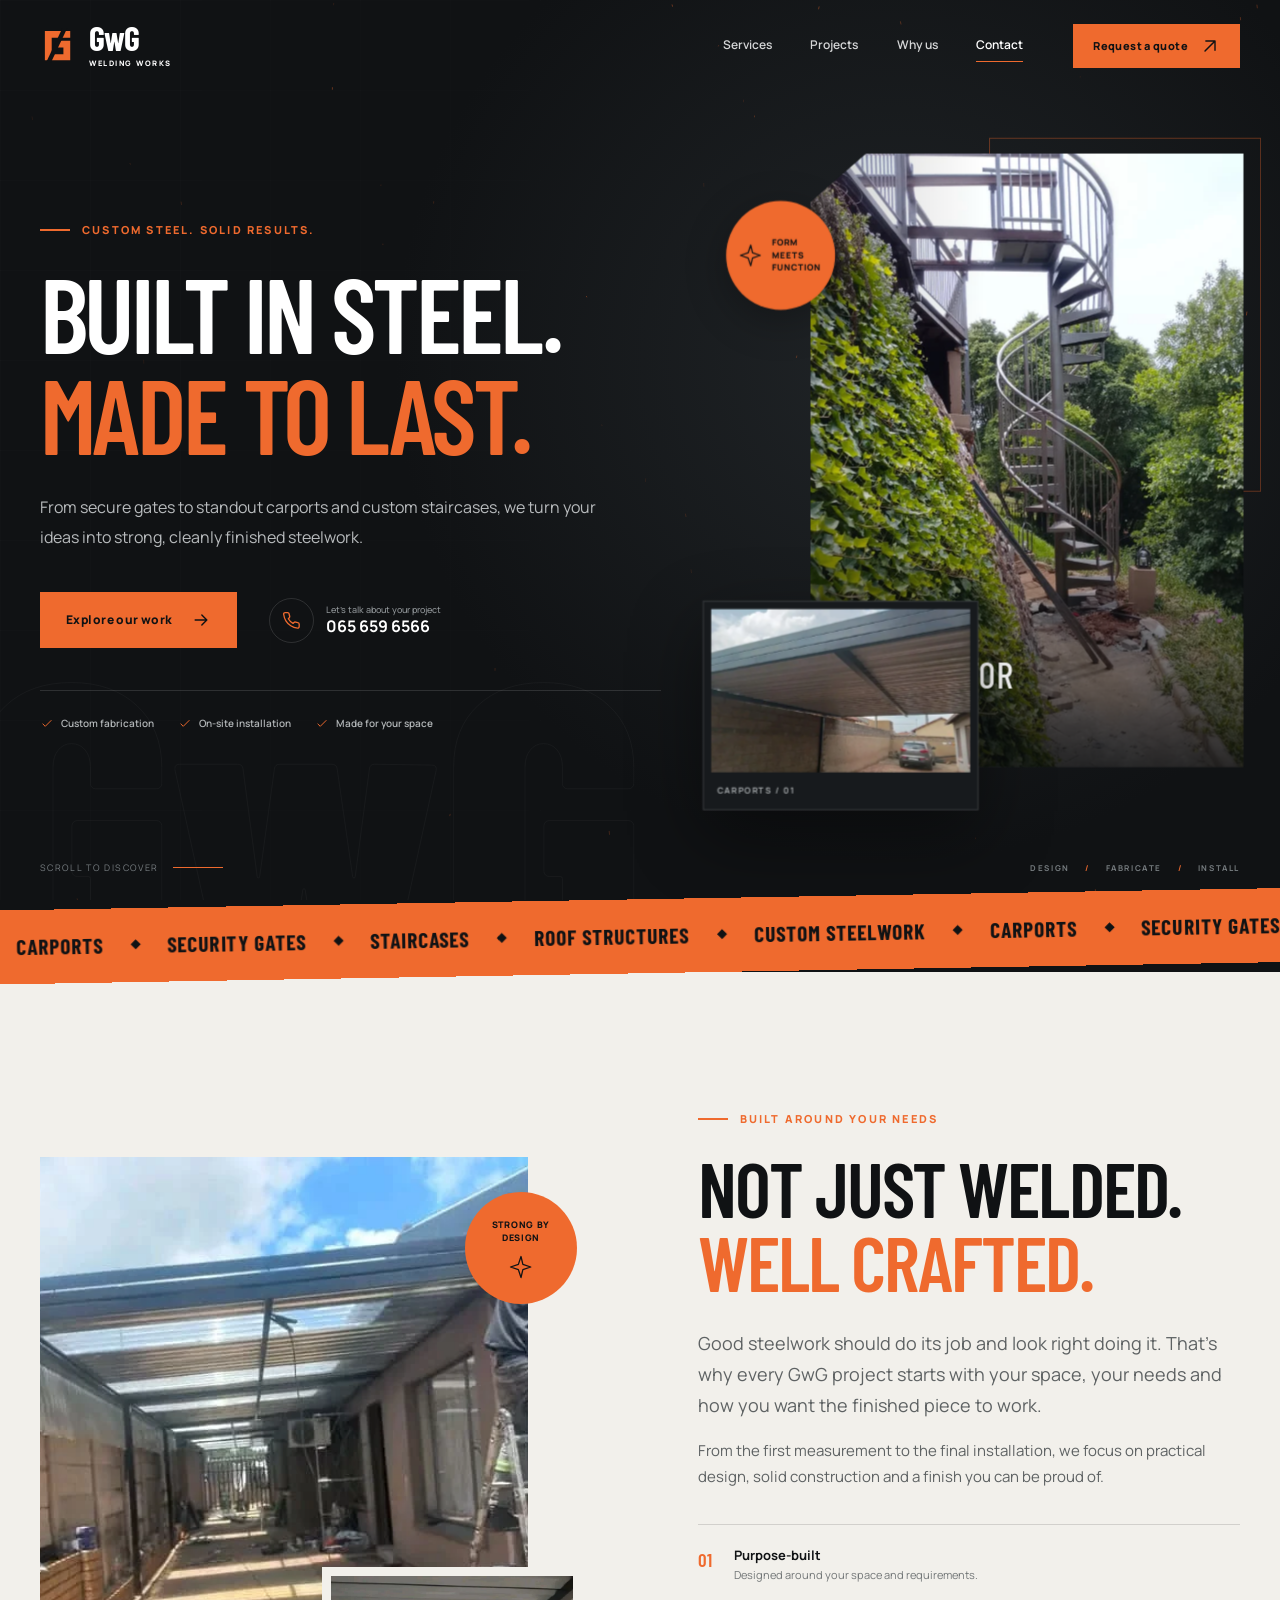
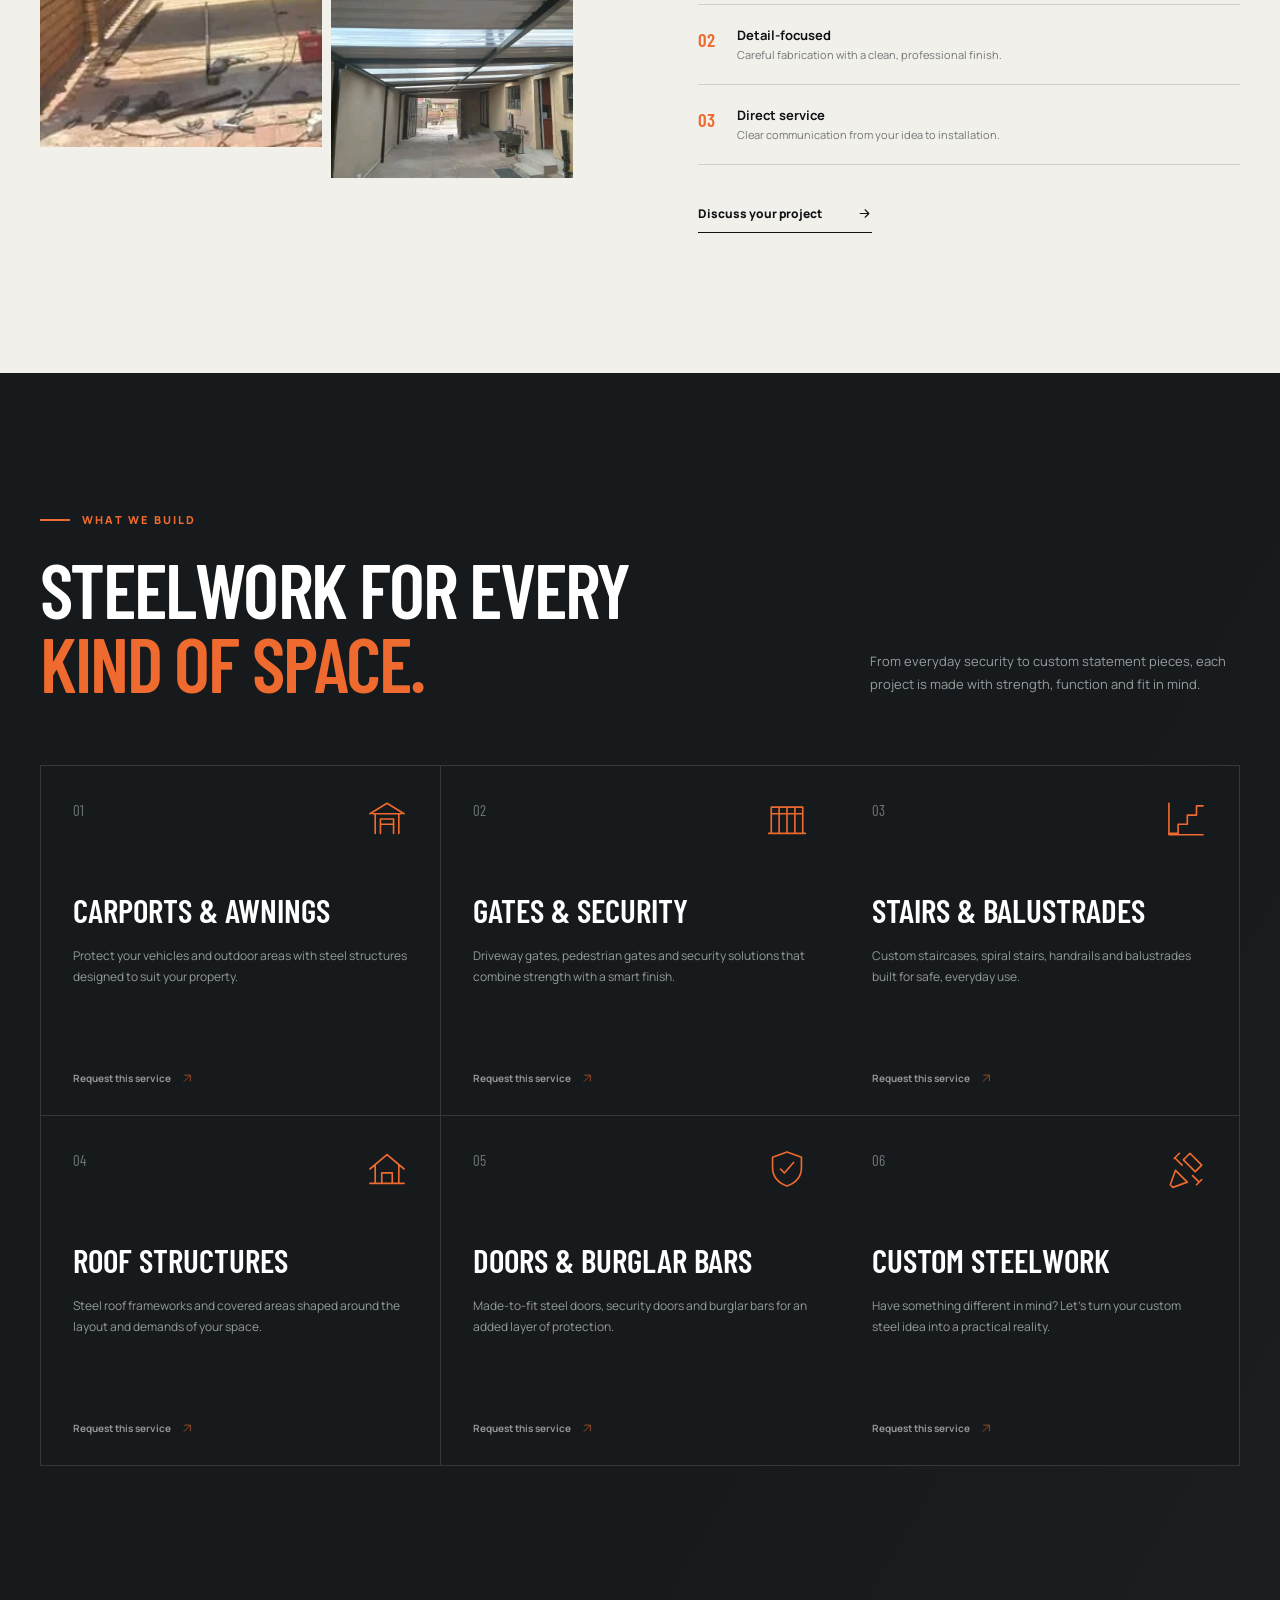
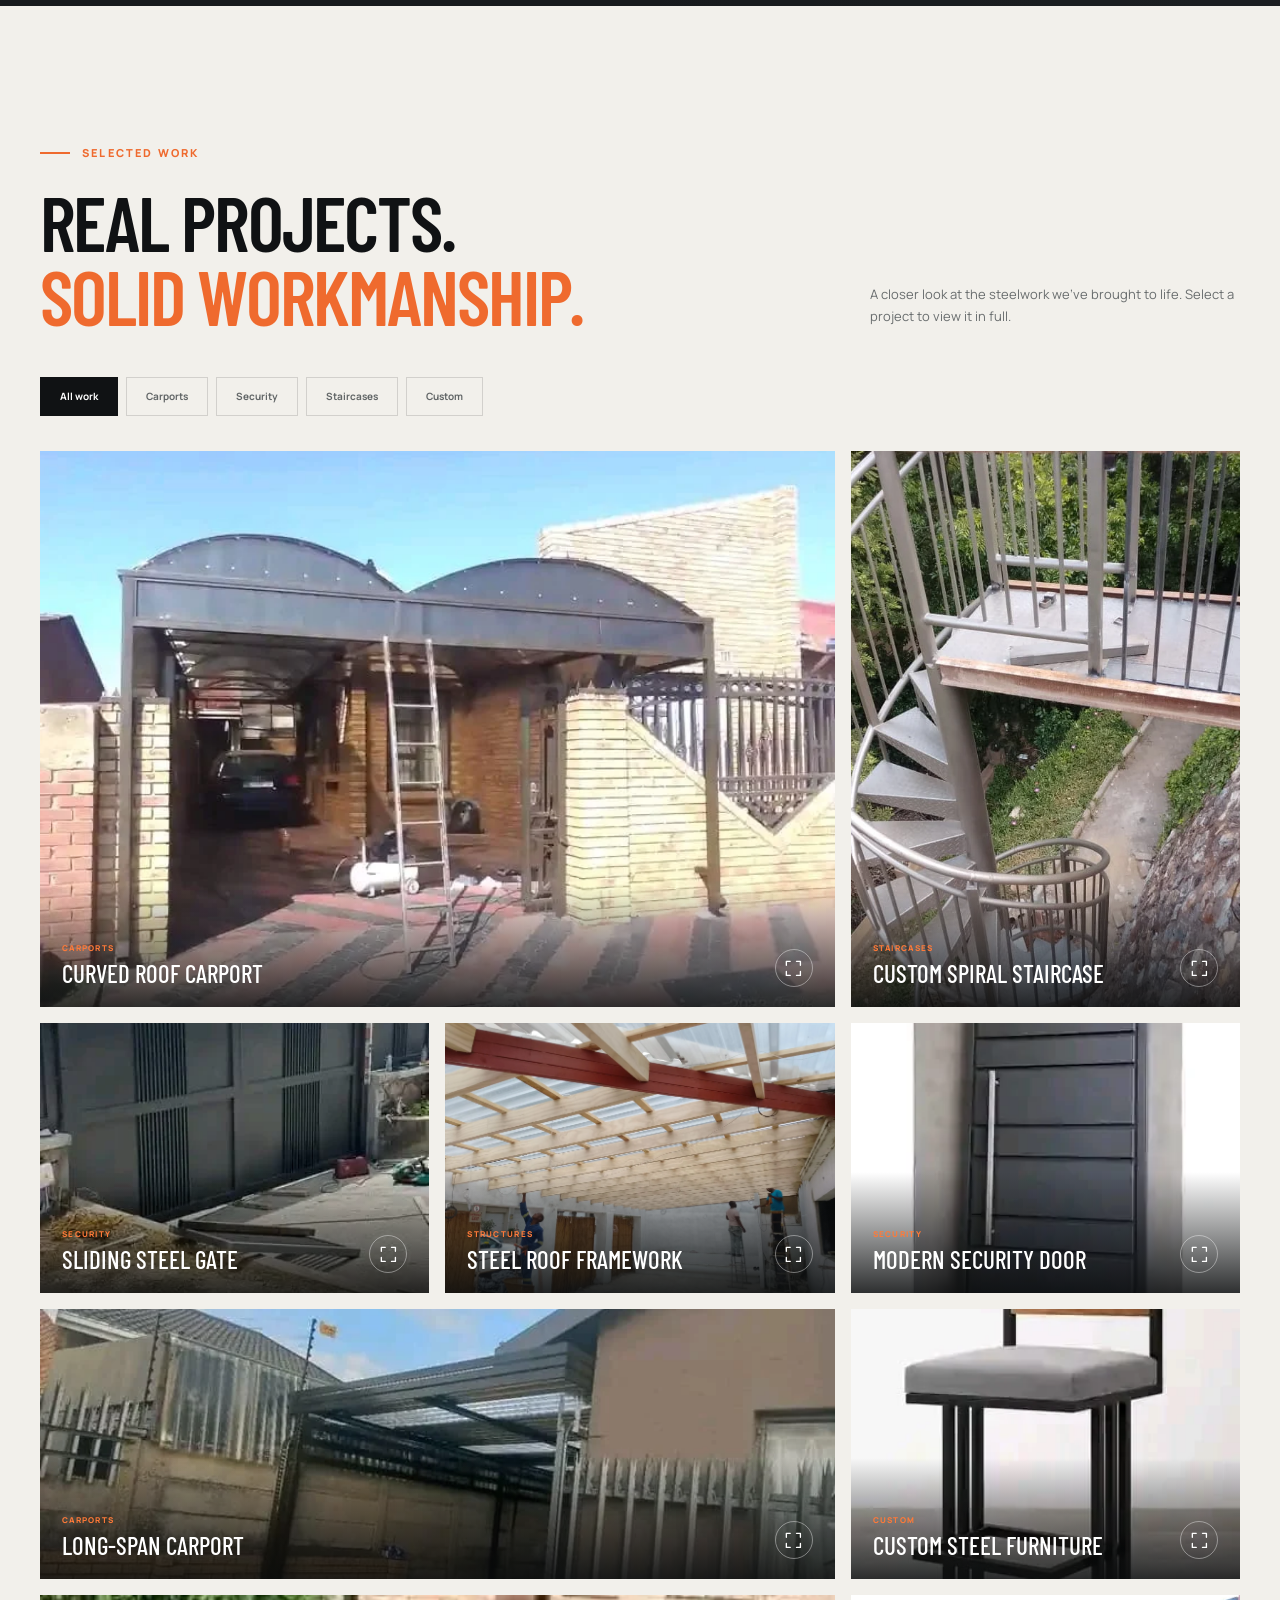
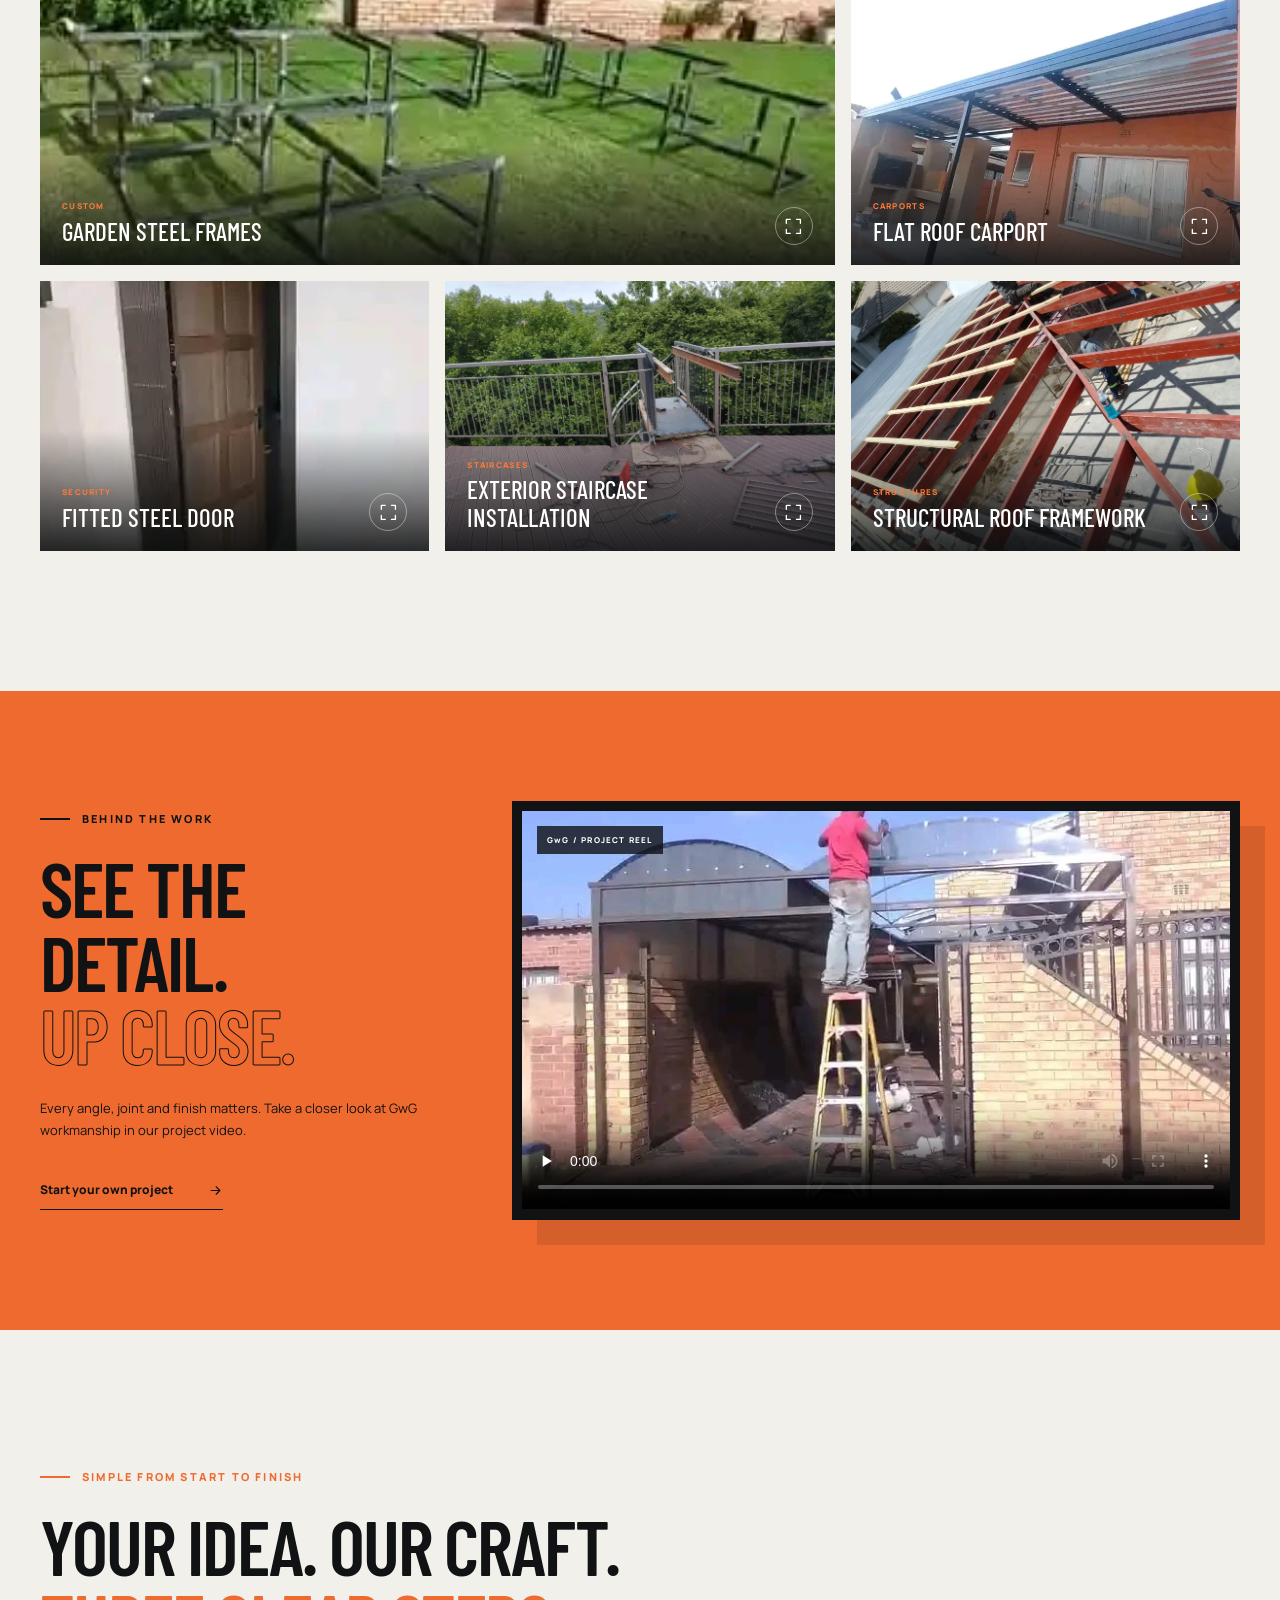
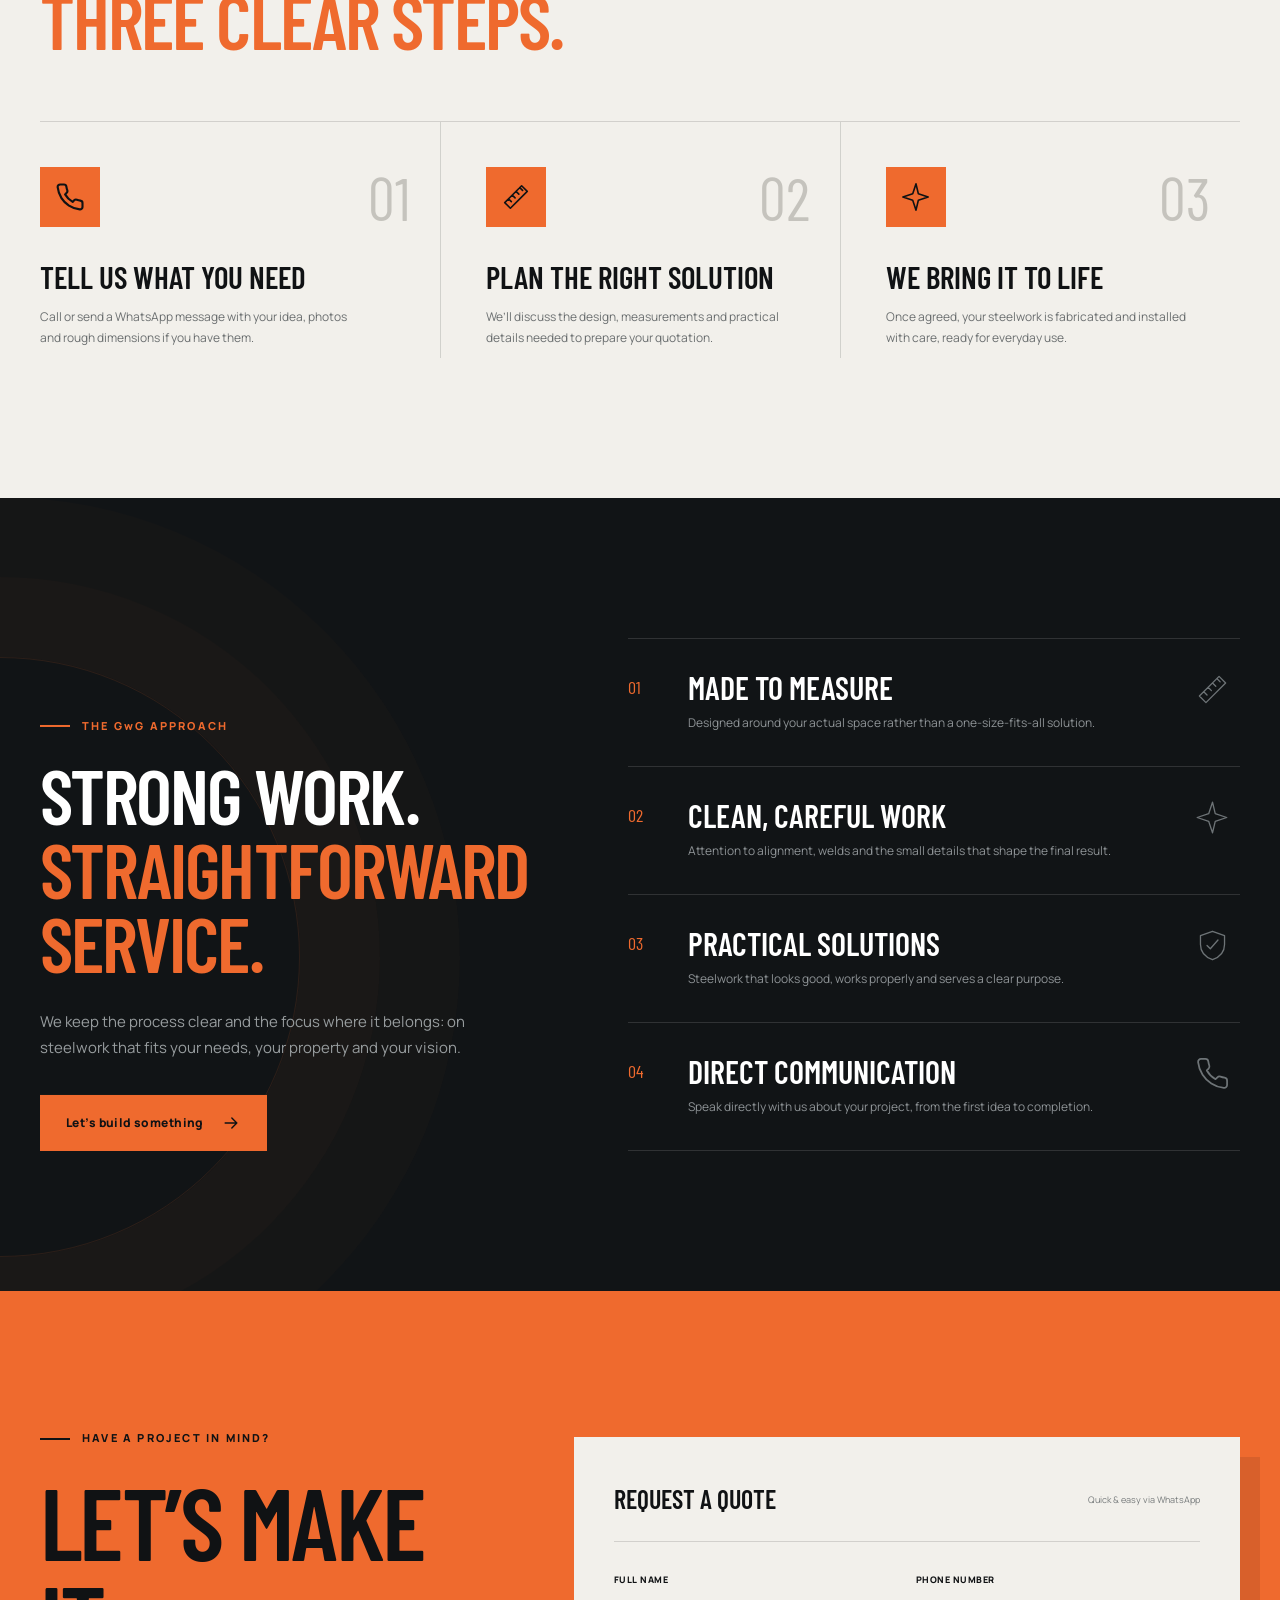
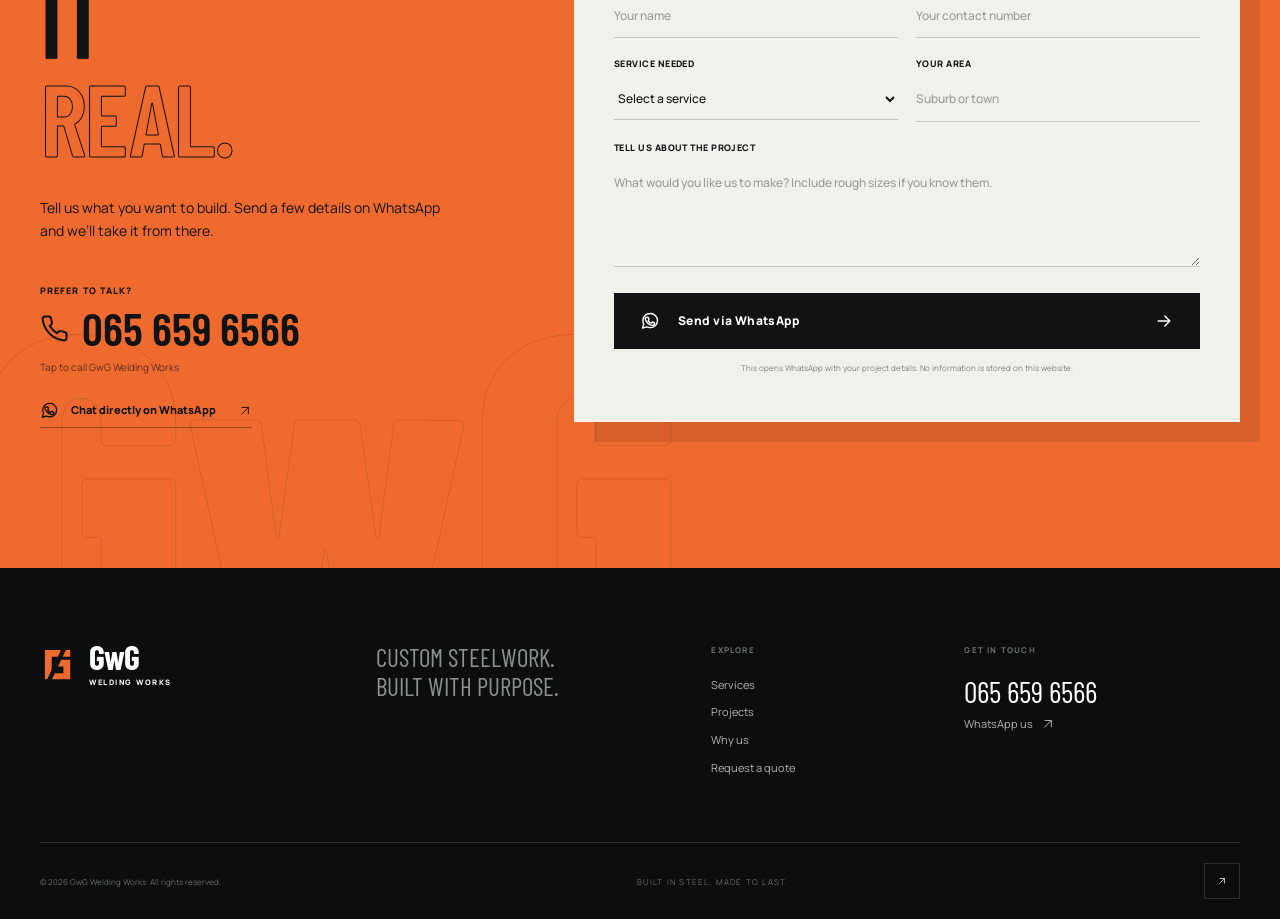
==== index.html @ d98aaec0 "Build GwG Welding Works website" ====
<!doctype html>
<html lang="en">
<head>
  <meta charset="utf-8">
  <meta name="viewport" content="width=device-width, initial-scale=1">
  <title>GwG Welding Works | Custom Steel & Welding</title>
  <meta name="description" content="Custom welding and steel fabrication by GwG Welding Works. Carports, security gates, staircases, roof structures and made-to-order steelwork. Call 065 659 6566.">
  <meta name="theme-color" content="#101214">
  <meta property="og:title" content="GwG Welding Works | Built in steel. Made to last.">
  <meta property="og:description" content="Purpose-built carports, gates, staircases and custom steelwork. View our work and request a quote.">
  <meta property="og:type" content="website">
  <meta property="og:image" content="assets/images/curved-carport.webp">
  <link rel="icon" href="assets/favicon.svg" type="image/svg+xml">
  <link rel="preconnect" href="https://fonts.googleapis.com">
  <link rel="preconnect" href="https://fonts.gstatic.com" crossorigin>
  <link href="https://fonts.googleapis.com/css2?family=Barlow+Condensed:wght@500;600;700;800&family=Manrope:wght@400;500;600;700;800&display=swap" rel="stylesheet">
  <link rel="preload" href="assets/images/hero-staircase.webp" as="image">
  <link rel="stylesheet" href="styles.css">
  <script>document.documentElement.classList.add('js');</script>
  <script src="script.js" defer></script>
  <script type="application/ld+json">
    {
      "@context": "https://schema.org",
      "@type": "LocalBusiness",
      "name": "GwG Welding Works",
      "description": "Custom welding and steel fabrication for carports, gates, staircases and steel structures.",
      "telephone": "+27656596566"
    }
  </script>
</head>
<body>
  <a class="skip-link" href="#main-content">Skip to main content</a>
  <div class="scroll-progress" aria-hidden="true"><span></span></div>

  <svg class="svg-sprite" aria-hidden="true">
    <symbol id="icon-arrow" viewBox="0 0 24 24"><path d="M5 12h14M13 6l6 6-6 6"/></symbol>
    <symbol id="icon-arrow-up" viewBox="0 0 24 24"><path d="M6 18 18 6M7 6h11v11"/></symbol>
    <symbol id="icon-phone" viewBox="0 0 24 24"><path d="M22 16.92v3a2 2 0 0 1-2.18 2 19.79 19.79 0 0 1-8.63-3.07 19.5 19.5 0 0 1-6-6A19.79 19.79 0 0 1 2.12 4.18 2 2 0 0 1 4.11 2h3a2 2 0 0 1 2 1.72c.13.96.36 1.9.69 2.8a2 2 0 0 1-.45 2.11L8.09 9.91a16 16 0 0 0 6 6l1.27-1.27a2 2 0 0 1 2.11-.45c.91.33 1.85.56 2.81.69A2 2 0 0 1 22 16.92z"/></symbol>
    <symbol id="icon-whatsapp" viewBox="0 0 24 24"><path d="M21 11.5a8.4 8.4 0 0 1-9 8.4 8.6 8.6 0 0 1-3.8-.9L3 20.5l1.5-5a8.3 8.3 0 0 1-1-4A8.5 8.5 0 0 1 12 3a8.4 8.4 0 0 1 9 8.5z"/><path d="M8.2 7.7c.2-.4.4-.4.7-.4h.5c.2 0 .4 0 .5.4l.8 2c.1.3 0 .5-.1.7l-.6.7c-.2.2-.2.4 0 .7.7 1.2 1.6 2.1 2.9 2.7.3.1.5.1.7-.1l.8-1c.2-.2.4-.3.7-.2l2 .9c.3.1.4.3.4.5 0 .4-.2 1.3-.7 1.8-.5.5-1.2.8-2 .8-1.3 0-3.8-1-5.7-2.9-1.6-1.6-2.7-3.8-2.7-5.1 0-.6.3-1.2.6-1.5z"/></symbol>
    <symbol id="icon-carport" viewBox="0 0 32 32"><path d="m3 12 13-8 13 8M5 12h22M7 12v15M25 12v15M11 27V16h10v11M11 20h10"/></symbol>
    <symbol id="icon-gate" viewBox="0 0 32 32"><path d="M4 27V7h24v20M4 12h24M10 7v20M16 7v20M22 7v20M2 27h28"/></symbol>
    <symbol id="icon-stairs" viewBox="0 0 32 32"><path d="M3 27h7v-7h7v-7h7V6h5M3 4v24h26"/></symbol>
    <symbol id="icon-roof" viewBox="0 0 32 32"><path d="m3 16 13-11 13 11M7 13v14h18V13M3 27h26M12 27v-8h8v8"/></symbol>
    <symbol id="icon-shield" viewBox="0 0 32 32"><path d="M16 3 27 7v8c0 7-4.5 11.5-11 14C9.5 26.5 5 22 5 15V7l11-4zM11 16l3 3 7-8"/></symbol>
    <symbol id="icon-custom" viewBox="0 0 32 32"><path d="m19 4 9 9-5 5-9-9 5-5zM4 28l4-11 9 9-11 4-2-2zM13 13l-5-5M21 21l5 5M7 8l4-4M24 28l4-4"/></symbol>
    <symbol id="icon-ruler" viewBox="0 0 32 32"><path d="m4 22 18-18 6 6-18 18-6-6zM16 10l3 3M12 14l3 3M8 18l3 3M20 6l3 3"/></symbol>
    <symbol id="icon-spark" viewBox="0 0 32 32"><path d="m16 2 2.5 10.5L29 16l-10.5 3.5L16 30l-3.5-10.5L2 16l10.5-3.5L16 2z"/></symbol>
    <symbol id="icon-expand" viewBox="0 0 24 24"><path d="M8 3H3v5M16 3h5v5M8 21H3v-5M16 21h5v-5"/></symbol>
    <symbol id="icon-close" viewBox="0 0 24 24"><path d="m6 6 12 12M18 6 6 18"/></symbol>
    <symbol id="icon-chevron" viewBox="0 0 24 24"><path d="m9 5 7 7-7 7"/></symbol>
    <symbol id="icon-check" viewBox="0 0 24 24"><path d="m5 12 4 4L19 6"/></symbol>
  </svg>

  <header class="site-header" data-header>
    <div class="container header-inner">
      <a class="brand" href="#home" aria-label="GwG Welding Works home">
        <span class="brand-mark" aria-hidden="true">
          <svg viewBox="0 0 40 40"><path d="M5 5h26v7H12v17h12v-7h-6v-7h13v20H5V5z"/><path class="brand-mark-cut" d="m23 2 5 0-17 36h-5L23 2z"/></svg>
        </span>
        <span class="brand-copy"><strong>GwG</strong><small>WELDING WORKS</small></span>
      </a>

      <nav class="desktop-nav" aria-label="Main navigation">
        <a href="#services">Services</a>
        <a href="#projects">Projects</a>
        <a href="#why-us">Why us</a>
        <a href="#contact">Contact</a>
      </nav>

      <a class="button button-small header-cta" href="#contact">Request a quote <svg><use href="#icon-arrow-up"/></svg></a>
      <button class="menu-toggle" type="button" aria-label="Open menu" aria-controls="mobile-menu" aria-expanded="false">
        <span></span><span></span>
      </button>
    </div>

    <nav class="mobile-menu" id="mobile-menu" aria-label="Mobile navigation">
      <div class="mobile-menu-inner">
        <a href="#services"><span>01</span> Services</a>
        <a href="#projects"><span>02</span> Projects</a>
        <a href="#why-us"><span>03</span> Why us</a>
        <a href="#contact"><span>04</span> Contact</a>
        <a class="button" href="tel:+27656596566"><svg><use href="#icon-phone"/></svg> 065 659 6566</a>
      </div>
    </nav>
  </header>

  <main id="main-content">
    <section class="hero" id="home">
      <canvas id="spark-canvas" aria-hidden="true"></canvas>
      <div class="hero-grid" aria-hidden="true"></div>
      <div class="container hero-layout">
        <div class="hero-content">
          <p class="eyebrow hero-eyebrow"><span></span> CUSTOM STEEL. SOLID RESULTS.</p>
          <h1>Built in steel.<br><span>Made to last.</span></h1>
          <p class="hero-intro">From secure gates to standout carports and custom staircases, we turn your ideas into strong, cleanly finished steelwork.</p>
          <div class="hero-actions">
            <a class="button" href="#projects">Explore our work <svg><use href="#icon-arrow"/></svg></a>
            <a class="text-link" href="tel:+27656596566"><span class="link-icon"><svg><use href="#icon-phone"/></svg></span><span><small>Let’s talk about your project</small>065 659 6566</span></a>
          </div>
          <ul class="hero-features" aria-label="What we offer">
            <li><svg><use href="#icon-check"/></svg> Custom fabrication</li>
            <li><svg><use href="#icon-check"/></svg> On-site installation</li>
            <li><svg><use href="#icon-check"/></svg> Made for your space</li>
          </ul>
        </div>

        <div class="hero-visual" data-tilt>
          <div class="hero-visual-inner">
            <div class="hero-image-wrap">
              <img src="assets/images/hero-staircase.webp" width="780" height="1040" alt="Custom exterior spiral staircase fabricated by GwG Welding Works" fetchpriority="high">
              <div class="hero-image-shade"></div>
              <div class="hero-image-label"><span>GwG / CUSTOM STEEL</span><strong>Crafted for<br>real life.</strong></div>
            </div>
            <div class="hero-secondary">
              <img src="assets/images/carport-wide.webp" width="715" height="536" alt="Neatly installed custom steel carport">
              <span>CARPORTS / 01</span>
            </div>
            <div class="hero-outline" aria-hidden="true"></div>
            <div class="hero-badge" aria-hidden="true"><svg><use href="#icon-spark"/></svg><span>FORM<br>MEETS<br>FUNCTION</span></div>
          </div>
        </div>
      </div>
      <div class="container hero-bottom">
        <a class="scroll-cue" href="#about"><span>Scroll to discover</span><i></i></a>
        <p>DESIGN <b>/</b> FABRICATE <b>/</b> INSTALL</p>
      </div>
    </section>

    <div class="capabilities" aria-label="Our capabilities">
      <div class="capabilities-track">
        <span>CARPORTS</span><i></i><span>SECURITY GATES</span><i></i><span>STAIRCASES</span><i></i><span>ROOF STRUCTURES</span><i></i><span>CUSTOM STEELWORK</span><i></i>
        <span aria-hidden="true">CARPORTS</span><i aria-hidden="true"></i><span aria-hidden="true">SECURITY GATES</span><i aria-hidden="true"></i><span aria-hidden="true">STAIRCASES</span><i aria-hidden="true"></i><span aria-hidden="true">ROOF STRUCTURES</span><i aria-hidden="true"></i><span aria-hidden="true">CUSTOM STEELWORK</span><i aria-hidden="true"></i>
      </div>
    </div>

    <section class="about section" id="about">
      <div class="container about-grid">
        <div class="about-images reveal">
          <figure class="about-main-image image-reveal">
            <img src="assets/images/carport-structure.webp" width="715" height="536" alt="GwG steel carport being installed on site" loading="lazy">
          </figure>
          <figure class="about-detail-image">
            <img src="assets/images/carport-roof.webp" width="715" height="536" alt="Detailed view of a finished steel carport roof" loading="lazy">
          </figure>
          <div class="about-stamp"><span>STRONG BY DESIGN</span><svg><use href="#icon-spark"/></svg></div>
        </div>
        <div class="about-content reveal">
          <p class="eyebrow"><span></span> BUILT AROUND YOUR NEEDS</p>
          <h2>Not just welded.<br><em>Well crafted.</em></h2>
          <p class="section-intro">Good steelwork should do its job and look right doing it. That’s why every GwG project starts with your space, your needs and how you want the finished piece to work.</p>
          <p>From the first measurement to the final installation, we focus on practical design, solid construction and a finish you can be proud of.</p>
          <div class="about-points">
            <div><strong>01</strong><span><b>Purpose-built</b><small>Designed around your space and requirements.</small></span></div>
            <div><strong>02</strong><span><b>Detail-focused</b><small>Careful fabrication with a clean, professional finish.</small></span></div>
            <div><strong>03</strong><span><b>Direct service</b><small>Clear communication from your idea to installation.</small></span></div>
          </div>
          <a class="underlined-link" href="#contact">Discuss your project <svg><use href="#icon-arrow"/></svg></a>
        </div>
      </div>
    </section>

    <section class="services section" id="services">
      <div class="container">
        <div class="section-heading reveal">
          <div><p class="eyebrow"><span></span> WHAT WE BUILD</p><h2>Steelwork for every<br><em>kind of space.</em></h2></div>
          <p>From everyday security to custom statement pieces, each project is made with strength, function and fit in mind.</p>
        </div>
        <div class="services-grid">
          <article class="service-card reveal" data-tilt-card>
            <div class="service-top"><span>01</span><svg class="service-icon"><use href="#icon-carport"/></svg></div>
            <h3>Carports & Awnings</h3><p>Protect your vehicles and outdoor areas with steel structures designed to suit your property.</p>
            <a href="#contact" data-service="Carport or awning">Request this service <svg><use href="#icon-arrow-up"/></svg></a>
          </article>
          <article class="service-card reveal" data-tilt-card>
            <div class="service-top"><span>02</span><svg class="service-icon"><use href="#icon-gate"/></svg></div>
            <h3>Gates & Security</h3><p>Driveway gates, pedestrian gates and security solutions that combine strength with a smart finish.</p>
            <a href="#contact" data-service="Gate or security solution">Request this service <svg><use href="#icon-arrow-up"/></svg></a>
          </article>
          <article class="service-card reveal" data-tilt-card>
            <div class="service-top"><span>03</span><svg class="service-icon"><use href="#icon-stairs"/></svg></div>
            <h3>Stairs & Balustrades</h3><p>Custom staircases, spiral stairs, handrails and balustrades built for safe, everyday use.</p>
            <a href="#contact" data-service="Staircase or balustrade">Request this service <svg><use href="#icon-arrow-up"/></svg></a>
          </article>
          <article class="service-card reveal" data-tilt-card>
            <div class="service-top"><span>04</span><svg class="service-icon"><use href="#icon-roof"/></svg></div>
            <h3>Roof Structures</h3><p>Steel roof frameworks and covered areas shaped around the layout and demands of your space.</p>
            <a href="#contact" data-service="Roof structure">Request this service <svg><use href="#icon-arrow-up"/></svg></a>
          </article>
          <article class="service-card reveal" data-tilt-card>
            <div class="service-top"><span>05</span><svg class="service-icon"><use href="#icon-shield"/></svg></div>
            <h3>Doors & Burglar Bars</h3><p>Made-to-fit steel doors, security doors and burglar bars for an added layer of protection.</p>
            <a href="#contact" data-service="Steel door or burglar bars">Request this service <svg><use href="#icon-arrow-up"/></svg></a>
          </article>
          <article class="service-card reveal" data-tilt-card>
            <div class="service-top"><span>06</span><svg class="service-icon"><use href="#icon-custom"/></svg></div>
            <h3>Custom Steelwork</h3><p>Have something different in mind? Let’s turn your custom steel idea into a practical reality.</p>
            <a href="#contact" data-service="Custom steelwork">Request this service <svg><use href="#icon-arrow-up"/></svg></a>
          </article>
        </div>
      </div>
    </section>

    <section class="projects section" id="projects">
      <div class="container">
        <div class="section-heading projects-heading reveal">
          <div><p class="eyebrow"><span></span> SELECTED WORK</p><h2>Real projects.<br><em>Solid workmanship.</em></h2></div>
          <p>A closer look at the steelwork we’ve brought to life. Select a project to view it in full.</p>
        </div>
        <div class="project-filters reveal" role="group" aria-label="Filter projects">
          <button type="button" class="active" data-filter="all" aria-pressed="true">All work</button>
          <button type="button" data-filter="carports" aria-pressed="false">Carports</button>
          <button type="button" data-filter="security" aria-pressed="false">Security</button>
          <button type="button" data-filter="stairs" aria-pressed="false">Staircases</button>
          <button type="button" data-filter="custom" aria-pressed="false">Custom</button>
        </div>
        <div class="project-grid">
          <button class="project-card project-large reveal" type="button" data-category="carports" data-title="Curved roof carport" data-image="assets/images/curved-carport.webp">
            <img src="assets/images/curved-carport.webp" width="720" height="540" alt="Large curved roof carport installed at a home" loading="lazy">
            <span class="project-overlay"><span><small>CARPORTS</small><strong>Curved roof carport</strong></span><i><svg><use href="#icon-expand"/></svg></i></span>
          </button>
          <button class="project-card project-tall reveal" type="button" data-category="stairs" data-title="Custom spiral staircase" data-image="assets/images/spiral-staircase.webp">
            <img src="assets/images/spiral-staircase.webp" width="1040" height="780" alt="Custom metal spiral staircase and landing" loading="lazy">
            <span class="project-overlay"><span><small>STAIRCASES</small><strong>Custom spiral staircase</strong></span><i><svg><use href="#icon-expand"/></svg></i></span>
          </button>
          <button class="project-card reveal" type="button" data-category="security" data-title="Sliding steel gate" data-image="assets/images/steel-gate.webp">
            <img src="assets/images/steel-gate.webp" width="335" height="334" alt="Dark sliding steel driveway gate" loading="lazy">
            <span class="project-overlay"><span><small>SECURITY</small><strong>Sliding steel gate</strong></span><i><svg><use href="#icon-expand"/></svg></i></span>
          </button>
          <button class="project-card reveal" type="button" data-category="custom" data-title="Steel roof framework" data-image="assets/images/steel-roof.webp">
            <img src="assets/images/steel-roof.webp" width="1600" height="1200" alt="Steel roof framework under construction" loading="lazy">
            <span class="project-overlay"><span><small>STRUCTURES</small><strong>Steel roof framework</strong></span><i><svg><use href="#icon-expand"/></svg></i></span>
          </button>
          <button class="project-card project-wide reveal" type="button" data-category="carports" data-title="Long-span carport" data-image="assets/images/carport-driveway.webp">
            <img src="assets/images/carport-driveway.webp" width="715" height="536" alt="Long steel carport alongside a residential driveway" loading="lazy">
            <span class="project-overlay"><span><small>CARPORTS</small><strong>Long-span carport</strong></span><i><svg><use href="#icon-expand"/></svg></i></span>
          </button>
          <button class="project-card reveal" type="button" data-category="security" data-title="Modern steel security door" data-image="assets/images/security-door.webp">
            <img src="assets/images/security-door.webp" width="335" height="395" alt="Modern dark steel security door with long handle" loading="lazy">
            <span class="project-overlay"><span><small>SECURITY</small><strong>Modern security door</strong></span><i><svg><use href="#icon-expand"/></svg></i></span>
          </button>
          <button class="project-card reveal" type="button" data-category="custom" data-title="Custom steel furniture" data-image="assets/images/custom-chair.webp">
            <img src="assets/images/custom-chair.webp" width="335" height="419" alt="Custom chair with black steel frame and timber detail" loading="lazy">
            <span class="project-overlay"><span><small>CUSTOM</small><strong>Custom steel furniture</strong></span><i><svg><use href="#icon-expand"/></svg></i></span>
          </button>
          <button class="project-card project-wide reveal" type="button" data-category="custom" data-title="Garden steel frames" data-image="assets/images/garden-frames.webp">
            <img src="assets/images/garden-frames.webp" width="335" height="251" alt="Multiple custom steel frames laid out in a garden" loading="lazy">
            <span class="project-overlay"><span><small>CUSTOM</small><strong>Garden steel frames</strong></span><i><svg><use href="#icon-expand"/></svg></i></span>
          </button>
          <button class="project-card reveal" type="button" data-category="carports" data-title="Flat roof carport" data-image="assets/images/flat-roof-carport.webp">
            <img src="assets/images/flat-roof-carport.webp" width="715" height="536" alt="Flat roof carport installed beside a home" loading="lazy">
            <span class="project-overlay"><span><small>CARPORTS</small><strong>Flat roof carport</strong></span><i><svg><use href="#icon-expand"/></svg></i></span>
          </button>
          <button class="project-card reveal" type="button" data-category="security" data-title="Fitted steel door" data-image="assets/images/door-installation.webp">
            <img src="assets/images/door-installation.webp" width="335" height="447" alt="Steel door fitted in an exterior wall" loading="lazy">
            <span class="project-overlay"><span><small>SECURITY</small><strong>Fitted steel door</strong></span><i><svg><use href="#icon-expand"/></svg></i></span>
          </button>
          <button class="project-card reveal" type="button" data-category="stairs" data-title="Exterior staircase installation" data-image="assets/images/staircase-installation.webp">
            <img src="assets/images/staircase-installation.webp" width="1600" height="1200" alt="Exterior staircase and balustrade being installed" loading="lazy">
            <span class="project-overlay"><span><small>STAIRCASES</small><strong>Exterior staircase installation</strong></span><i><svg><use href="#icon-expand"/></svg></i></span>
          </button>
          <button class="project-card reveal" type="button" data-category="custom" data-title="Structural roof framework" data-image="assets/images/roof-framework.webp">
            <img src="assets/images/roof-framework.webp" width="1600" height="1200" alt="Structural steel roof framework on site" loading="lazy">
            <span class="project-overlay"><span><small>STRUCTURES</small><strong>Structural roof framework</strong></span><i><svg><use href="#icon-expand"/></svg></i></span>
          </button>
        </div>
        <p class="filter-empty" hidden>No projects in this category yet.</p>
      </div>
    </section>

    <section class="project-reel">
      <div class="container reel-grid">
        <div class="reel-content reveal">
          <p class="eyebrow"><span></span> BEHIND THE WORK</p>
          <h2>See the detail.<br><em>Up close.</em></h2>
          <p>Every angle, joint and finish matters. Take a closer look at GwG workmanship in our project video.</p>
          <a class="underlined-link" href="#contact">Start your own project <svg><use href="#icon-arrow"/></svg></a>
        </div>
        <div class="video-wrap reveal">
          <video controls preload="none" playsinline poster="assets/images/curved-roof-installation.webp" aria-label="GwG Welding Works project video">
            <source src="assets/video/gwg-projects.mp4" type="video/mp4">
            Your browser does not support embedded video. <a href="assets/video/gwg-projects.mp4">Watch the project video</a>.
          </video>
          <span class="video-label">GwG / PROJECT REEL</span>
        </div>
      </div>
    </section>

    <section class="process section">
      <div class="container">
        <div class="section-heading reveal">
          <div><p class="eyebrow"><span></span> SIMPLE FROM START TO FINISH</p><h2>Your idea. Our craft.<br><em>Three clear steps.</em></h2></div>
        </div>
        <div class="process-grid">
          <article class="process-step reveal"><span class="step-number">01</span><div class="step-icon"><svg><use href="#icon-phone"/></svg></div><h3>Tell us what you need</h3><p>Call or send a WhatsApp message with your idea, photos and rough dimensions if you have them.</p></article>
          <article class="process-step reveal"><span class="step-number">02</span><div class="step-icon"><svg><use href="#icon-ruler"/></svg></div><h3>Plan the right solution</h3><p>We’ll discuss the design, measurements and practical details needed to prepare your quotation.</p></article>
          <article class="process-step reveal"><span class="step-number">03</span><div class="step-icon"><svg><use href="#icon-spark"/></svg></div><h3>We bring it to life</h3><p>Once agreed, your steelwork is fabricated and installed with care, ready for everyday use.</p></article>
        </div>
      </div>
    </section>

    <section class="why-us section" id="why-us">
      <div class="container why-grid">
        <div class="why-content reveal">
          <p class="eyebrow"><span></span> THE GwG APPROACH</p>
          <h2>Strong work.<br><em>Straightforward service.</em></h2>
          <p>We keep the process clear and the focus where it belongs: on steelwork that fits your needs, your property and your vision.</p>
          <a class="button" href="#contact">Let’s build something <svg><use href="#icon-arrow"/></svg></a>
        </div>
        <div class="values-list">
          <article class="value reveal"><span>01</span><div><h3>Made to measure</h3><p>Designed around your actual space rather than a one-size-fits-all solution.</p></div><svg><use href="#icon-ruler"/></svg></article>
          <article class="value reveal"><span>02</span><div><h3>Clean, careful work</h3><p>Attention to alignment, welds and the small details that shape the final result.</p></div><svg><use href="#icon-spark"/></svg></article>
          <article class="value reveal"><span>03</span><div><h3>Practical solutions</h3><p>Steelwork that looks good, works properly and serves a clear purpose.</p></div><svg><use href="#icon-shield"/></svg></article>
          <article class="value reveal"><span>04</span><div><h3>Direct communication</h3><p>Speak directly with us about your project, from the first idea to completion.</p></div><svg><use href="#icon-phone"/></svg></article>
        </div>
      </div>
    </section>

    <section class="contact section" id="contact">
      <div class="contact-watermark" aria-hidden="true">GwG</div>
      <div class="container contact-grid">
        <div class="contact-content reveal">
          <p class="eyebrow"><span></span> HAVE A PROJECT IN MIND?</p>
          <h2>Let’s make it<br><em>real.</em></h2>
          <p>Tell us what you want to build. Send a few details on WhatsApp and we’ll take it from there.</p>
          <div class="contact-direct">
            <span>Prefer to talk?</span>
            <a href="tel:+27656596566"><svg><use href="#icon-phone"/></svg> 065 659 6566</a>
            <small>Tap to call GwG Welding Works</small>
          </div>
          <a class="whatsapp-direct" href="https://wa.me/27656596566?text=Hi%20GwG%20Welding%20Works%2C%20I%27d%20like%20to%20discuss%20a%20welding%20project." target="_blank" rel="noopener"><svg><use href="#icon-whatsapp"/></svg> Chat directly on WhatsApp <svg><use href="#icon-arrow-up"/></svg></a>
        </div>
        <form class="quote-form reveal" id="quote-form">
          <div class="form-heading"><span>REQUEST A QUOTE</span><small>Quick & easy via WhatsApp</small></div>
          <div class="form-row">
            <label>Full name<input type="text" name="name" autocomplete="name" placeholder="Your name" required maxlength="80"></label>
            <label>Phone number<input type="tel" name="phone" autocomplete="tel" placeholder="Your contact number" maxlength="30"></label>
          </div>
          <div class="form-row">
            <label>Service needed
              <select name="service" required>
                <option value="" disabled selected>Select a service</option>
                <option>Carport or awning</option>
                <option>Gate or security solution</option>
                <option>Staircase or balustrade</option>
                <option>Roof structure</option>
                <option>Steel door or burglar bars</option>
                <option>Custom steelwork</option>
              </select>
            </label>
            <label>Your area<input type="text" name="area" autocomplete="address-level2" placeholder="Suburb or town" maxlength="100"></label>
          </div>
          <label>Tell us about the project<textarea name="message" rows="4" placeholder="What would you like us to make? Include rough sizes if you know them." required maxlength="1000"></textarea></label>
          <button class="button button-dark" type="submit"><svg><use href="#icon-whatsapp"/></svg> Send via WhatsApp <svg><use href="#icon-arrow"/></svg></button>
          <p class="form-note">This opens WhatsApp with your project details. No information is stored on this website.</p>
          <p class="form-status" id="form-status" role="status" aria-live="polite"></p>
        </form>
      </div>
    </section>
  </main>

  <footer class="site-footer">
    <div class="container footer-top">
      <a class="brand" href="#home" aria-label="GwG Welding Works home">
        <span class="brand-mark" aria-hidden="true"><svg viewBox="0 0 40 40"><path d="M5 5h26v7H12v17h12v-7h-6v-7h13v20H5V5z"/><path class="brand-mark-cut" d="m23 2 5 0-17 36h-5L23 2z"/></svg></span>
        <span class="brand-copy"><strong>GwG</strong><small>WELDING WORKS</small></span>
      </a>
      <p>Custom steelwork.<br>Built with purpose.</p>
      <div class="footer-nav"><span>EXPLORE</span><a href="#services">Services</a><a href="#projects">Projects</a><a href="#why-us">Why us</a><a href="#contact">Request a quote</a></div>
      <div class="footer-contact"><span>GET IN TOUCH</span><a href="tel:+27656596566">065 659 6566</a><a href="https://wa.me/27656596566" target="_blank" rel="noopener">WhatsApp us <svg><use href="#icon-arrow-up"/></svg></a></div>
    </div>
    <div class="container footer-bottom"><p>© <span id="current-year"></span> GwG Welding Works. All rights reserved.</p><p>BUILT IN STEEL. MADE TO LAST.</p><a href="#home" class="back-to-top" aria-label="Back to top"><svg><use href="#icon-arrow-up"/></svg></a></div>
  </footer>

  <div class="mobile-actions" aria-label="Quick contact">
    <a href="tel:+27656596566"><svg><use href="#icon-phone"/></svg> Call now</a>
    <a href="https://wa.me/27656596566?text=Hi%20GwG%20Welding%20Works%2C%20I%27d%20like%20a%20quote." target="_blank" rel="noopener"><svg><use href="#icon-whatsapp"/></svg> WhatsApp</a>
  </div>

  <dialog class="lightbox" id="project-lightbox" aria-label="Project image viewer">
    <button class="lightbox-close" type="button" aria-label="Close image viewer"><svg><use href="#icon-close"/></svg></button>
    <button class="lightbox-nav lightbox-prev" type="button" aria-label="Previous project"><svg><use href="#icon-chevron"/></svg></button>
    <figure><img src="" alt=""><figcaption><span></span><strong></strong></figcaption></figure>
    <button class="lightbox-nav lightbox-next" type="button" aria-label="Next project"><svg><use href="#icon-chevron"/></svg></button>
  </dialog>
</body>
</html>
---- styles.css ----
@charset "UTF-8";

:root {
  --ink: #101214;
  --ink-soft: #171a1d;
  --ink-lift: #202427;
  --paper: #f2f0eb;
  --paper-deep: #e6e3dc;
  --white: #fff;
  --orange: #ef6a2e;
  --orange-bright: #ff7a38;
  --muted: #9b9fa2;
  --line: rgba(255, 255, 255, .13);
  --dark-line: rgba(16, 18, 20, .14);
  --display: "Barlow Condensed", "Arial Narrow", sans-serif;
  --body: "Manrope", Arial, sans-serif;
  --ease: cubic-bezier(.2, .7, .2, 1);
  --container: 1280px;
}

*, *::before, *::after { box-sizing: border-box; }
html { scroll-behavior: smooth; scroll-padding-top: 90px; }
body { margin: 0; background: var(--ink); color: var(--white); font-family: var(--body); font-size: 15px; line-height: 1.7; -webkit-font-smoothing: antialiased; overflow-x: hidden; }
body.menu-open { overflow: hidden; }
img, video { display: block; max-width: 100%; }
img { object-fit: cover; }
a { color: inherit; text-decoration: none; }
button, input, select, textarea { font: inherit; }
button { color: inherit; }
button, a { -webkit-tap-highlight-color: transparent; }
button { cursor: pointer; }
p, h1, h2, h3, figure { margin: 0; }
ul { list-style: none; margin: 0; padding: 0; }
[hidden] { display: none !important; }
::selection { background: var(--orange); color: var(--ink); }
:focus-visible { outline: 2px solid var(--orange-bright); outline-offset: 5px; }
.svg-sprite { position: absolute; width: 0; height: 0; overflow: hidden; }
svg { width: 1.25em; height: 1.25em; fill: none; stroke: currentColor; stroke-width: 1.7; stroke-linecap: round; stroke-linejoin: round; }
.container { width: min(var(--container), calc(100% - 80px)); margin-inline: auto; }
.section { padding: 140px 0; position: relative; }
.skip-link { position: fixed; top: 12px; left: 12px; z-index: 9999; background: var(--orange); color: var(--ink); padding: 10px 18px; font-weight: 800; transform: translateY(-150%); }
.skip-link:focus { transform: translateY(0); }
.scroll-progress { position: fixed; inset: 0 0 auto; height: 3px; z-index: 1000; pointer-events: none; }
.scroll-progress span { display: block; width: 100%; height: 100%; background: var(--orange); transform: scaleX(0); transform-origin: left; }
.eyebrow { display: flex; align-items: center; gap: 12px; font-size: 11px; font-weight: 800; letter-spacing: .2em; line-height: 1.3; color: var(--orange); }
.eyebrow > span { width: 30px; height: 2px; background: currentColor; }
h1, h2, h3 { font-family: var(--display); font-weight: 600; line-height: .96; }
h2 { font-size: clamp(56px, 6vw, 84px); letter-spacing: -.025em; text-transform: uppercase; }
h2 em { color: var(--orange); font-style: normal; }
.section-intro { font-size: 18px; line-height: 1.7; }
.button { min-height: 56px; display: inline-flex; align-items: center; justify-content: center; gap: 18px; border: 1px solid var(--orange); background: var(--orange); color: var(--ink); padding: 0 25px; font-size: 12px; font-weight: 800; letter-spacing: .035em; line-height: 1; transition: background .3s, color .3s, border-color .3s, transform .3s var(--ease); }
.button svg { width: 20px; height: 20px; transition: transform .3s var(--ease); }
.button:hover { background: var(--orange-bright); border-color: var(--orange-bright); transform: translateY(-2px); }
.button:hover svg { transform: translateX(4px); }
.button-small { min-height: 44px; padding-inline: 19px; gap: 12px; font-size: 11px; }
.button-dark { background: var(--ink); border-color: var(--ink); color: var(--white); }
.button-dark:hover { background: #272b2e; border-color: #272b2e; color: var(--white); }
.underlined-link { display: inline-flex; align-items: center; gap: 35px; border-bottom: 1px solid currentColor; padding-bottom: 8px; font-size: 12px; font-weight: 800; }
.underlined-link svg { transition: transform .3s; }
.underlined-link:hover svg { transform: translateX(5px); }
.js .reveal { opacity: 0; transform: translateY(35px); transition: opacity .8s var(--ease), transform .8s var(--ease); }
.js .reveal.is-visible { opacity: 1; transform: translateY(0); }

.site-header { position: fixed; inset: 0 0 auto; z-index: 100; height: 92px; border-bottom: 1px solid transparent; transition: background .35s, height .35s, border-color .35s, backdrop-filter .35s; }
.site-header.scrolled { height: 76px; background: rgba(16, 18, 20, .9); border-color: var(--line); backdrop-filter: blur(16px); }
.header-inner { height: 100%; display: flex; align-items: center; justify-content: space-between; gap: 30px; }
.brand { display: inline-flex; align-items: center; gap: 10px; flex-shrink: 0; }
.brand-mark { display: grid; place-items: center; width: 39px; height: 43px; color: var(--orange); }
.brand-mark svg { width: 100%; height: 100%; fill: currentColor; stroke: none; }
.brand-mark .brand-mark-cut { fill: var(--ink); }
.brand-copy { display: flex; flex-direction: column; }
.brand-copy strong { font-family: var(--display); font-size: 34px; font-weight: 700; line-height: .85; letter-spacing: -.03em; }
.brand-copy small { margin-top: 7px; font-size: 7.5px; line-height: 1; font-weight: 800; letter-spacing: .2em; }
.desktop-nav { display: flex; align-items: center; gap: clamp(24px, 3vw, 48px); margin-left: auto; }
.desktop-nav a { position: relative; padding: 10px 0; color: #d6d7d8; font-size: 12px; font-weight: 600; }
.desktop-nav a::after { content: ""; position: absolute; left: 0; right: 100%; bottom: 4px; height: 1px; background: var(--orange); transition: right .3s; }
.desktop-nav a:hover::after, .desktop-nav a.active::after { right: 0; }
.desktop-nav a.active { color: var(--white); }
.header-cta { margin-left: 20px; }
.menu-toggle { display: none; width: 46px; height: 46px; padding: 0; border: 1px solid var(--line); background: none; align-items: center; justify-content: center; flex-direction: column; gap: 7px; }
.menu-toggle span { width: 21px; height: 1px; background: var(--white); transition: transform .3s, width .3s; }
.menu-toggle[aria-expanded="true"] span:first-child { transform: translateY(4px) rotate(45deg); }
.menu-toggle[aria-expanded="true"] span:last-child { transform: translateY(-4px) rotate(-45deg); }
.mobile-menu { position: fixed; inset: 76px 0 0; background: var(--ink); visibility: hidden; opacity: 0; transform: translateY(-15px); transition: opacity .3s, transform .3s, visibility .3s; }
.mobile-menu.open { visibility: visible; opacity: 1; transform: translateY(0); }
.mobile-menu-inner { width: min(100% - 48px, 600px); margin: 40px auto; display: flex; flex-direction: column; }
.mobile-menu-inner > a:not(.button) { display: flex; align-items: center; gap: 20px; border-bottom: 1px solid var(--line); padding: 17px 0; font-family: var(--display); font-size: 40px; line-height: 1.1; text-transform: uppercase; }
.mobile-menu-inner > a span { color: var(--orange); font-family: var(--body); font-size: 10px; }
.mobile-menu-inner .button { margin-top: 30px; }

.hero { position: relative; min-height: max(800px, 100svh); padding: 135px 0 100px; display: flex; align-items: center; isolation: isolate; overflow: hidden; background: radial-gradient(circle at 70% 40%, #202427 0, var(--ink) 48%); }
#spark-canvas { position: absolute; inset: 0; width: 100%; height: 100%; pointer-events: none; z-index: -1; opacity: .75; }
.hero-grid { position: absolute; inset: 0; z-index: -2; opacity: .25; background-image: linear-gradient(rgba(255,255,255,.045) 1px, transparent 1px), linear-gradient(90deg, rgba(255,255,255,.045) 1px, transparent 1px); background-size: 90px 90px; mask-image: linear-gradient(to right, #000, transparent 70%); }
.hero::before { content: "GwG"; position: absolute; left: -30px; bottom: -130px; z-index: -1; color: transparent; -webkit-text-stroke: 1px rgba(255,255,255,.035); font-family: var(--display); font-size: 430px; font-weight: 800; line-height: 1; pointer-events: none; }
.hero-layout { display: grid; grid-template-columns: 1.05fr .85fr; align-items: center; gap: clamp(40px, 6vw, 100px); }
.hero-content { position: relative; z-index: 2; padding-top: 20px; }
.hero-eyebrow { opacity: 0; animation: hero-in .8s .1s var(--ease) forwards; }
.hero h1 { margin: 25px 0 30px; font-size: clamp(76px, 8.2vw, 124px); font-weight: 600; letter-spacing: -.035em; text-transform: uppercase; opacity: 0; animation: hero-in 1s .22s var(--ease) forwards; }
.hero h1 span { color: var(--orange); }
.hero-intro { max-width: 560px; color: #b8bbbd; font-size: 16px; line-height: 1.85; opacity: 0; animation: hero-in .8s .34s var(--ease) forwards; }
.hero-actions { display: flex; align-items: center; gap: 32px; margin-top: 40px; opacity: 0; animation: hero-in .8s .45s var(--ease) forwards; }
.text-link { display: flex; align-items: center; gap: 12px; }
.link-icon { display: grid; place-items: center; width: 45px; height: 45px; border: 1px solid var(--line); border-radius: 50%; color: var(--orange); transition: border-color .3s, background .3s; }
.text-link:hover .link-icon { border-color: var(--orange); background: rgba(239,106,46,.08); }
.text-link > span:last-child { display: flex; flex-direction: column; font-size: 16px; font-weight: 700; line-height: 1.35; }
.text-link small { color: #8f9497; font-size: 9px; font-weight: 500; }
.hero-features { display: flex; flex-wrap: wrap; gap: 14px 24px; margin-top: 42px; padding-top: 24px; border-top: 1px solid var(--line); color: #b1b5b7; font-size: 10px; font-weight: 600; opacity: 0; animation: hero-in .8s .56s var(--ease) forwards; }
.hero-features li { display: flex; align-items: center; gap: 7px; }
.hero-features svg { width: 14px; height: 14px; color: var(--orange); }
.hero-visual { position: relative; height: 620px; perspective: 1400px; opacity: 0; animation: visual-in 1.2s .3s var(--ease) forwards; }
.hero-visual-inner { position: relative; width: 100%; height: 100%; transform-style: preserve-3d; transform: rotateX(var(--hero-rx, 0deg)) rotateY(var(--hero-ry, 0deg)); transition: transform .2s ease-out; }
.hero-image-wrap { position: absolute; inset: 0 0 15px 15%; overflow: hidden; background: #2c3032; clip-path: polygon(13% 0, 100% 0, 100% 100%, 0 100%, 0 8%); transform: translateZ(20px); }
.hero-image-wrap > img { width: 100%; height: 100%; object-position: 47% center; transition: transform 1.2s var(--ease); }
.hero-visual:hover .hero-image-wrap > img { transform: scale(1.025); }
.hero-image-shade { position: absolute; inset: 0; background: linear-gradient(to top, rgba(10,12,13,.85), transparent 48%), linear-gradient(to right, rgba(10,12,13,.2), transparent 40%); }
.hero-image-label { position: absolute; left: 32px; bottom: 32px; }
.hero-image-label span { display: block; margin-bottom: 10px; color: var(--orange); font-size: 8px; font-weight: 800; letter-spacing: .2em; }
.hero-image-label strong { font-family: var(--display); font-size: 36px; font-weight: 500; line-height: .95; text-transform: uppercase; }
.hero-secondary { position: absolute; width: 52%; left: -4%; bottom: -15px; z-index: 2; padding: 7px; background: var(--ink-soft); border: 1px solid rgba(255,255,255,.15); box-shadow: 0 25px 70px rgba(0,0,0,.45); transform: translateZ(70px); }
.hero-secondary img { width: 100%; height: 155px; }
.hero-secondary span { display: block; padding: 10px 5px 4px; color: #a9adaf; font-size: 8px; font-weight: 700; letter-spacing: .16em; }
.hero-outline { position: absolute; width: 55%; height: 58%; right: -25px; top: -25px; z-index: -1; border: 1px solid rgba(239,106,46,.4); transform: translateZ(-20px); }
.hero-badge { position: absolute; top: 60px; left: 1%; z-index: 3; width: 102px; height: 102px; display: flex; align-items: center; justify-content: center; gap: 8px; border-radius: 50%; background: var(--orange); color: var(--ink); box-shadow: 0 10px 40px rgba(0,0,0,.3); transform: translateZ(90px); }
.hero-badge svg { width: 22px; height: 22px; }
.hero-badge span { font-size: 8px; font-weight: 800; line-height: 1.45; letter-spacing: .08em; }
.hero-bottom { position: absolute; left: 50%; bottom: 25px; transform: translateX(-50%); display: flex; align-items: flex-end; justify-content: space-between; }
.scroll-cue { display: flex; align-items: center; gap: 15px; color: #777d80; font-size: 9px; text-transform: uppercase; letter-spacing: .15em; }
.scroll-cue i { display: block; position: relative; width: 50px; height: 1px; overflow: hidden; background: rgba(255,255,255,.15); }
.scroll-cue i::after { content: ""; position: absolute; inset: 0; background: var(--orange); animation: scroll-line 2s infinite; }
.hero-bottom > p { color: #777d80; font-size: 8px; font-weight: 700; letter-spacing: .2em; }
.hero-bottom b { margin: 0 12px; color: var(--orange); }
@keyframes hero-in { from { opacity: 0; transform: translateY(28px); } to { opacity: 1; transform: translateY(0); } }
@keyframes visual-in { from { opacity: 0; transform: translateX(40px); } to { opacity: 1; transform: translateX(0); } }
@keyframes scroll-line { 0% { transform: translateX(-100%); } 60%, 100% { transform: translateX(100%); } }

.capabilities { overflow: hidden; background: var(--orange); color: var(--ink); padding: 18px 0; transform: rotate(-1deg) scale(1.02); position: relative; z-index: 3; }
.capabilities-track { display: flex; align-items: center; width: max-content; animation: marquee 30s linear infinite; }
.capabilities-track span { padding: 0 28px; font-family: var(--display); font-size: 21px; font-weight: 700; letter-spacing: .04em; }
.capabilities-track i { width: 7px; height: 7px; background: var(--ink); transform: rotate(45deg); }
@keyframes marquee { to { transform: translateX(-50%); } }

.about { background: var(--paper); color: var(--ink); overflow: hidden; }
.about-grid { display: grid; grid-template-columns: 1fr 1fr; gap: clamp(60px, 9vw, 135px); align-items: center; }
.about-images { position: relative; min-height: 630px; }
.about-main-image { position: absolute; inset: 0 10% 40px 0; overflow: hidden; }
.about-main-image img { width: 100%; height: 100%; }
.about-detail-image { position: absolute; right: 0; bottom: 0; width: 48%; height: 220px; border: 9px solid var(--paper); }
.about-detail-image img { width: 100%; height: 100%; }
.about-stamp { position: absolute; top: 35px; right: 1%; width: 112px; height: 112px; display: flex; flex-direction: column; align-items: center; justify-content: center; gap: 10px; border-radius: 50%; background: var(--orange); text-align: center; }
.about-stamp span { max-width: 75px; font-size: 9px; font-weight: 800; line-height: 1.5; letter-spacing: .08em; }
.about-stamp svg { width: 24px; height: 24px; }
.about-content h2 { margin: 25px 0 30px; }
.about-content > p:not(.eyebrow) { color: #5e6263; margin-bottom: 18px; }
.about-points { margin: 35px 0; border-top: 1px solid var(--dark-line); }
.about-points > div { display: flex; gap: 22px; padding: 19px 0; border-bottom: 1px solid var(--dark-line); }
.about-points strong { color: var(--orange); font-family: var(--display); font-size: 19px; font-weight: 600; }
.about-points span { display: flex; flex-direction: column; }
.about-points b { font-size: 13px; }
.about-points small { color: #727677; font-size: 11px; }

.services { background: var(--ink-soft); }
.services::before { content: ""; position: absolute; inset: 0; pointer-events: none; background: linear-gradient(120deg, transparent 65%, rgba(255,255,255,.018)); }
.section-heading { display: flex; align-items: flex-end; justify-content: space-between; gap: 60px; margin-bottom: 65px; }
.section-heading h2 { margin-top: 25px; }
.section-heading > p { max-width: 370px; margin-bottom: 5px; color: #989da0; font-size: 13px; }
.services-grid { display: grid; grid-template-columns: repeat(3, 1fr); border-top: 1px solid var(--line); border-left: 1px solid var(--line); }
.service-card { position: relative; min-height: 350px; padding: 32px; border-right: 1px solid var(--line); border-bottom: 1px solid var(--line); background: var(--ink-soft); transform-style: preserve-3d; transition: background .35s, border-color .35s, transform .2s ease-out, opacity .8s var(--ease); }
.service-card::before { content: ""; position: absolute; inset: 0 auto 0 0; width: 3px; background: var(--orange); transform: scaleY(0); transform-origin: bottom; transition: transform .35s var(--ease); }
.service-card:hover { background: var(--ink-lift); border-color: rgba(239,106,46,.35); z-index: 2; }
.service-card:hover::before { transform: scaleY(1); }
.js .service-card.reveal.is-visible { transform: perspective(900px) rotateX(var(--card-rx, 0deg)) rotateY(var(--card-ry, 0deg)); }
.service-top { display: flex; justify-content: space-between; align-items: flex-start; margin-bottom: 55px; }
.service-top > span { color: #6f7477; font-family: var(--display); font-size: 15px; }
.service-icon { width: 42px; height: 42px; color: var(--orange); stroke-width: 1.25; }
.service-card h3 { margin-bottom: 18px; font-size: 33px; text-transform: uppercase; }
.service-card p { color: #959a9c; font-size: 12px; line-height: 1.8; }
.service-card > a { position: absolute; left: 32px; bottom: 28px; display: flex; align-items: center; gap: 10px; color: #d5d7d8; font-size: 10px; font-weight: 700; opacity: .65; transition: color .3s, opacity .3s; }
.service-card > a svg { color: var(--orange); }
.service-card:hover > a { color: var(--orange); opacity: 1; }

.projects { background: var(--paper); color: var(--ink); }
.projects .section-heading > p { color: #696d6e; }
.project-filters { display: flex; flex-wrap: wrap; gap: 8px; margin: -20px 0 35px; }
.project-filters button { border: 1px solid var(--dark-line); background: transparent; padding: 10px 19px; color: #626667; font-size: 10px; font-weight: 700; transition: color .25s, background .25s, border-color .25s; }
.project-filters button:hover, .project-filters button.active { background: var(--ink); border-color: var(--ink); color: var(--white); }
.project-grid { display: grid; grid-template-columns: repeat(12, 1fr); grid-auto-rows: 270px; grid-auto-flow: dense; gap: 16px; }
.project-card { position: relative; grid-column: span 4; padding: 0; border: 0; background: #d9d7d1; overflow: hidden; text-align: left; }
.project-card.project-large { grid-column: span 8; grid-row: span 2; }
.project-card.project-tall { grid-column: span 4; grid-row: span 2; }
.project-card.project-wide { grid-column: span 8; }
.project-card > img { width: 100%; height: 100%; transition: transform .8s var(--ease), filter .5s; }
.project-card:hover > img { transform: scale(1.045); filter: brightness(.75); }
.project-overlay { position: absolute; inset: auto 0 0; display: flex; align-items: flex-end; justify-content: space-between; gap: 20px; padding: 55px 22px 20px; background: linear-gradient(transparent, rgba(10,12,13,.85)); color: var(--white); }
.project-overlay > span { display: flex; flex-direction: column; }
.project-overlay small { margin-bottom: 5px; color: var(--orange-bright); font-size: 8px; font-weight: 800; letter-spacing: .16em; }
.project-overlay strong { font-family: var(--display); font-size: 25px; font-weight: 500; line-height: 1.1; text-transform: uppercase; }
.project-overlay i { display: grid; place-items: center; flex-shrink: 0; width: 38px; height: 38px; border: 1px solid rgba(255,255,255,.4); border-radius: 50%; transition: background .3s, color .3s, transform .3s; }
.project-card:hover .project-overlay i { background: var(--orange); border-color: var(--orange); color: var(--ink); transform: rotate(90deg); }
.project-card.filter-enter { animation: filter-in .45s var(--ease); }
@keyframes filter-in { from { opacity: 0; transform: scale(.97); } to { opacity: 1; transform: scale(1); } }
.filter-empty { padding: 50px; border: 1px solid var(--dark-line); text-align: center; }

.project-reel { padding: 110px 0; background: var(--orange); color: var(--ink); }
.reel-grid { display: grid; grid-template-columns: .7fr 1.3fr; align-items: center; gap: 80px; }
.reel-content .eyebrow { color: var(--ink); }
.reel-content h2 { margin: 25px 0; }
.reel-content h2 em { color: var(--ink); -webkit-text-stroke: 1px var(--ink); -webkit-text-fill-color: transparent; }
.reel-content > p:not(.eyebrow) { max-width: 390px; margin-bottom: 35px; font-size: 13px; }
.video-wrap { position: relative; padding: 10px; background: var(--ink); box-shadow: 25px 25px 0 rgba(16,18,20,.12); }
.video-wrap video { width: 100%; max-height: 520px; aspect-ratio: 16 / 9; background: var(--ink); object-fit: cover; }
.video-label { position: absolute; left: 25px; top: 25px; padding: 7px 10px; background: rgba(16,18,20,.8); color: var(--white); font-size: 8px; font-weight: 800; letter-spacing: .15em; pointer-events: none; }

.process { background: var(--paper); color: var(--ink); }
.process-grid { display: grid; grid-template-columns: repeat(3, 1fr); border-top: 1px solid var(--dark-line); }
.process-step { position: relative; padding: 45px 45px 10px 0; }
.process-step + .process-step { padding-left: 45px; border-left: 1px solid var(--dark-line); }
.step-number { position: absolute; top: 45px; right: 30px; color: #c5c3bd; font-family: var(--display); font-size: 60px; line-height: 1; }
.step-icon { display: grid; place-items: center; width: 60px; height: 60px; margin-bottom: 35px; background: var(--orange); }
.step-icon svg { width: 30px; height: 30px; }
.process-step h3 { margin-bottom: 15px; font-size: 31px; text-transform: uppercase; }
.process-step p { max-width: 320px; color: #6b6f70; font-size: 12px; }

.why-us { background: #111416; overflow: hidden; }
.why-us::before { content: ""; position: absolute; width: 600px; height: 600px; left: -300px; top: 20%; border: 1px solid rgba(239,106,46,.12); border-radius: 50%; box-shadow: 0 0 0 80px rgba(239,106,46,.02), 0 0 0 160px rgba(239,106,46,.015); }
.why-grid { display: grid; grid-template-columns: .85fr 1.15fr; gap: 100px; align-items: start; }
.why-content { position: sticky; top: 130px; }
.why-content h2 { margin: 25px 0 30px; }
.why-content > p:not(.eyebrow) { max-width: 430px; color: #979c9e; margin-bottom: 35px; }
.values-list { border-top: 1px solid var(--line); }
.value { display: grid; grid-template-columns: 35px 1fr 45px; gap: 25px; align-items: start; padding: 33px 0; border-bottom: 1px solid var(--line); }
.value > span { color: var(--orange); font-family: var(--display); font-size: 18px; }
.value h3 { margin-bottom: 10px; font-size: 32px; text-transform: uppercase; }
.value p { color: #8e9396; font-size: 12px; }
.value > svg { width: 35px; height: 35px; color: #6e7477; stroke-width: 1.2; transition: color .3s, transform .3s; }
.value:hover > svg { color: var(--orange); transform: rotate(-8deg) scale(1.1); }

.contact { background: var(--orange); color: var(--ink); overflow: hidden; }
.contact-watermark { position: absolute; left: -25px; bottom: -130px; color: transparent; -webkit-text-stroke: 1px rgba(16,18,20,.12); font-family: var(--display); font-size: 450px; font-weight: 800; line-height: 1; pointer-events: none; }
.contact-grid { position: relative; display: grid; grid-template-columns: .8fr 1.2fr; gap: 90px; align-items: center; }
.contact-content .eyebrow { color: var(--ink); }
.contact-content h2 { margin: 25px 0 30px; font-size: clamp(70px, 8vw, 110px); }
.contact-content h2 em { color: var(--ink); -webkit-text-stroke: 1px var(--ink); -webkit-text-fill-color: transparent; }
.contact-content > p:not(.eyebrow) { max-width: 400px; font-size: 14px; }
.contact-direct { display: flex; flex-direction: column; align-items: flex-start; margin: 40px 0 25px; }
.contact-direct > span { font-size: 9px; font-weight: 800; letter-spacing: .12em; text-transform: uppercase; }
.contact-direct > a { display: flex; align-items: center; gap: 13px; margin: 5px 0; font-family: var(--display); font-size: 46px; font-weight: 600; line-height: 1.1; }
.contact-direct > a svg { width: 29px; height: 29px; }
.contact-direct small { font-size: 10px; opacity: .65; }
.whatsapp-direct { display: inline-flex; align-items: center; gap: 12px; border-bottom: 1px solid rgba(16,18,20,.4); padding-bottom: 7px; font-size: 11px; font-weight: 800; }
.whatsapp-direct > svg:first-child { width: 19px; height: 19px; }
.whatsapp-direct > svg:last-child { margin-left: 10px; }
.quote-form { padding: 40px; background: var(--paper); box-shadow: 20px 20px 0 rgba(16,18,20,.1); }
.form-heading { display: flex; justify-content: space-between; align-items: center; gap: 20px; margin-bottom: 30px; padding-bottom: 20px; border-bottom: 1px solid var(--dark-line); }
.form-heading span { font-family: var(--display); font-size: 26px; font-weight: 600; }
.form-heading small { color: #777b7c; font-size: 9px; }
.form-row { display: grid; grid-template-columns: 1fr 1fr; gap: 18px; }
.quote-form label { display: flex; flex-direction: column; gap: 7px; margin-bottom: 18px; font-size: 9px; font-weight: 800; letter-spacing: .05em; text-transform: uppercase; }
.quote-form input, .quote-form select, .quote-form textarea { width: 100%; border: 0; border-bottom: 1px solid #c7c5bf; border-radius: 0; background: transparent; color: var(--ink); padding: 11px 0; font-size: 12px; font-weight: 500; letter-spacing: 0; text-transform: none; outline: 0; transition: border-color .25s; }
.quote-form input:focus, .quote-form select:focus, .quote-form textarea:focus { border-color: var(--orange); }
.quote-form input::placeholder, .quote-form textarea::placeholder { color: #999b98; }
.quote-form textarea { resize: vertical; min-height: 100px; }
.quote-form .button { width: 100%; margin-top: 8px; }
.quote-form .button > svg:last-child { margin-left: auto; }
.quote-form .button > svg:first-child { margin-right: 0; }
.form-note { margin-top: 12px; color: #7c7f7e; font-size: 8px; text-align: center; }
.form-status { min-height: 0; margin-top: 8px; font-size: 10px; font-weight: 700; text-align: center; }

.site-footer { background: #0b0d0e; padding: 75px 0 20px; }
.footer-top { display: grid; grid-template-columns: 1fr 1fr .7fr 1fr; gap: 60px; align-items: start; padding-bottom: 65px; }
.footer-top > p { color: #8c9194; font-family: var(--display); font-size: 25px; line-height: 1.15; text-transform: uppercase; }
.footer-nav, .footer-contact { display: flex; flex-direction: column; align-items: flex-start; gap: 9px; }
.footer-nav > span, .footer-contact > span { margin-bottom: 10px; color: #686e71; font-size: 8px; font-weight: 800; letter-spacing: .15em; }
.footer-nav a { color: #b0b4b6; font-size: 11px; }
.footer-nav a:hover, .footer-contact a:hover { color: var(--orange); }
.footer-contact a:first-of-type { font-family: var(--display); font-size: 30px; line-height: 1; }
.footer-contact a:last-child { display: flex; align-items: center; gap: 8px; color: #b0b4b6; font-size: 11px; }
.footer-bottom { display: flex; align-items: center; justify-content: space-between; gap: 30px; padding-top: 20px; border-top: 1px solid var(--line); color: #686e71; font-size: 8px; }
.footer-bottom > p:nth-child(2) { letter-spacing: .15em; }
.back-to-top { display: grid; place-items: center; width: 36px; height: 36px; border: 1px solid var(--line); color: var(--white); transition: background .3s, color .3s; }
.back-to-top:hover { background: var(--orange); color: var(--ink); }
.mobile-actions { display: none; }

.lightbox { width: 100%; max-width: none; height: 100%; max-height: none; margin: 0; padding: 60px 100px; border: 0; background: rgba(8,10,11,.96); color: var(--white); overflow: hidden; }
.lightbox[open] { display: flex; align-items: center; justify-content: center; animation: lightbox-in .25s ease-out; }
.lightbox::backdrop { background: rgba(8,10,11,.9); backdrop-filter: blur(8px); }
.lightbox figure { max-width: 1200px; max-height: calc(100vh - 120px); display: flex; flex-direction: column; align-items: center; }
.lightbox figure img { max-width: 100%; max-height: calc(100vh - 200px); object-fit: contain; box-shadow: 0 20px 80px rgba(0,0,0,.5); }
.lightbox figcaption { width: 100%; display: flex; align-items: center; justify-content: space-between; gap: 25px; padding-top: 18px; }
.lightbox figcaption span { color: var(--orange); font-size: 9px; letter-spacing: .15em; }
.lightbox figcaption strong { font-family: var(--display); font-size: 25px; font-weight: 500; text-transform: uppercase; }
.lightbox-close { position: fixed; top: 25px; right: 30px; display: grid; place-items: center; width: 45px; height: 45px; border: 1px solid var(--line); background: none; }
.lightbox-close:hover { background: var(--orange); color: var(--ink); }
.lightbox-nav { position: fixed; top: 50%; display: grid; place-items: center; width: 48px; height: 48px; border: 1px solid var(--line); background: rgba(16,18,20,.7); transform: translateY(-50%); }
.lightbox-nav:hover { background: var(--orange); color: var(--ink); }
.lightbox-prev { left: 25px; }
.lightbox-prev svg { transform: rotate(180deg); }
.lightbox-next { right: 25px; }
@keyframes lightbox-in { from { opacity: 0; } to { opacity: 1; } }

@media (min-width: 1500px) {
  .hero-layout { grid-template-columns: 1.1fr .8fr; }
  .hero-visual { height: 660px; }
}

@media (max-width: 1100px) {
  .container { width: min(var(--container), calc(100% - 56px)); }
  .desktop-nav { gap: 22px; }
  .header-cta { margin-left: 0; }
  .hero-layout { gap: 35px; }
  .hero h1 { font-size: clamp(70px, 9vw, 95px); }
  .hero-visual { height: 540px; }
  .hero-actions { align-items: flex-start; flex-direction: column; gap: 22px; }
  .hero-features { gap: 10px 15px; }
  .about-grid { gap: 60px; }
  .about-images { min-height: 540px; }
  .service-card { padding: 27px; }
  .service-card > a { left: 27px; }
  .why-grid, .contact-grid { gap: 55px; }
  .quote-form { padding: 30px; }
  .footer-top { grid-template-columns: 1fr 1fr 1fr; }
  .footer-top > p { display: none; }
}

@media (max-width: 900px) {
  .section { padding: 100px 0; }
  .desktop-nav, .header-cta { display: none; }
  .menu-toggle { display: flex; }
  .hero { min-height: auto; padding: 145px 0 110px; }
  .hero-layout { grid-template-columns: 1fr 1fr; }
  .hero h1 { font-size: clamp(65px, 10vw, 85px); }
  .hero-intro { font-size: 14px; }
  .hero-visual { height: 490px; }
  .hero-image-wrap { left: 5%; }
  .hero-badge { width: 85px; height: 85px; left: -5%; }
  .hero-secondary { width: 65%; left: -12%; }
  .hero-secondary img { height: 115px; }
  .hero-features { flex-direction: column; }
  .about-grid { grid-template-columns: 1fr; }
  .about-images { min-height: 600px; }
  .about-content { max-width: 680px; }
  .section-heading { align-items: flex-start; flex-direction: column; gap: 25px; margin-bottom: 45px; }
  .section-heading > p { max-width: 520px; }
  .services-grid { grid-template-columns: repeat(2, 1fr); }
  .project-grid { grid-auto-rows: 230px; }
  .project-card { grid-column: span 6; }
  .project-card.project-large { grid-column: span 12; }
  .project-card.project-tall { grid-column: span 6; }
  .project-card.project-wide { grid-column: span 6; }
  .reel-grid { grid-template-columns: 1fr; gap: 45px; }
  .reel-content { max-width: 600px; }
  .process-step { padding-right: 25px; }
  .process-step + .process-step { padding-left: 25px; }
  .why-grid { grid-template-columns: 1fr; }
  .why-content { position: static; }
  .why-content > p:not(.eyebrow) { max-width: 600px; }
  .contact-grid { grid-template-columns: 1fr; }
  .contact-content { display: grid; grid-template-columns: 1fr 1fr; gap: 0 30px; }
  .contact-content .eyebrow, .contact-content h2 { grid-column: 1 / -1; }
  .contact-direct { margin-top: 0; }
  .contact-content h2 { font-size: 90px; }
}

@media (max-width: 640px) {
  html { scroll-padding-top: 76px; }
  body { padding-bottom: 62px; }
  .container { width: calc(100% - 40px); }
  .section { padding: 80px 0; }
  h2 { font-size: clamp(48px, 15vw, 66px); }
  .site-header { height: 76px; }
  .brand-mark { width: 33px; height: 37px; }
  .brand-copy strong { font-size: 29px; }
  .brand-copy small { font-size: 6.5px; }
  .hero { padding: 120px 0 85px; }
  .hero::before { font-size: 280px; bottom: 0; }
  .hero-layout { display: flex; flex-direction: column; gap: 60px; }
  .hero-content { width: 100%; padding-top: 0; }
  .hero h1 { margin: 20px 0 25px; font-size: clamp(45px, 14.8vw, 62px); white-space: nowrap; }
  .hero-intro { font-size: 13px; line-height: 1.8; }
  .hero-actions { margin-top: 30px; }
  .hero-actions .button { width: 100%; }
  .hero-features { display: grid; grid-template-columns: 1fr 1fr; margin-top: 30px; padding-top: 20px; }
  .hero-visual { width: 100%; height: 510px; }
  .hero-image-wrap { inset: 0 0 20px 8%; }
  .hero-image-label { left: 25px; bottom: 28px; }
  .hero-image-label strong { font-size: 32px; }
  .hero-badge { top: 40px; left: 0; width: 84px; height: 84px; }
  .hero-secondary { width: 57%; left: 0; bottom: -10px; }
  .hero-secondary img { height: 110px; }
  .hero-outline { right: -10px; top: -15px; }
  .hero-bottom { display: none; }
  .capabilities { padding: 13px 0; }
  .capabilities-track span { padding: 0 20px; font-size: 18px; }
  .about-images { min-height: 450px; }
  .about-main-image { right: 5%; bottom: 30px; }
  .about-detail-image { width: 50%; height: 150px; border-width: 6px; }
  .about-stamp { width: 90px; height: 90px; top: 25px; }
  .about-stamp span { font-size: 7px; }
  .about-stamp svg { width: 18px; height: 18px; }
  .section-intro { font-size: 15px; }
  .about-content h2 { margin: 20px 0 25px; }
  .services-grid { grid-template-columns: 1fr; }
  .service-card { min-height: 320px; }
  .service-top { margin-bottom: 40px; }
  .project-filters { gap: 6px; margin-top: -10px; }
  .project-filters button { padding: 9px 13px; }
  .project-grid { display: grid; grid-template-columns: 1fr; grid-auto-rows: 310px; gap: 12px; }
  .project-card, .project-card.project-large, .project-card.project-tall, .project-card.project-wide { grid-column: 1; grid-row: span 1; }
  .project-card:first-child { grid-row: span 2; }
  .project-overlay { padding: 50px 18px 17px; }
  .project-overlay strong { font-size: 24px; }
  .project-reel { padding: 80px 0; }
  .video-wrap { padding: 6px; box-shadow: 12px 12px 0 rgba(16,18,20,.12); }
  .video-wrap video { aspect-ratio: 4 / 3; }
  .video-label { left: 16px; top: 16px; }
  .process-grid { grid-template-columns: 1fr; }
  .process-step, .process-step + .process-step { padding: 30px 0; border-left: 0; border-bottom: 1px solid var(--dark-line); }
  .step-number { top: 30px; right: 0; }
  .step-icon { margin-bottom: 25px; }
  .process-step p { max-width: 100%; }
  .why-grid { gap: 60px; }
  .value { grid-template-columns: 25px 1fr; gap: 15px; }
  .value > svg { display: none; }
  .value h3 { font-size: 29px; }
  .contact-watermark { font-size: 280px; bottom: -60px; }
  .contact-grid { gap: 50px; }
  .contact-content { display: block; }
  .contact-content h2 { font-size: 85px; }
  .contact-direct { margin-top: 30px; }
  .contact-direct > a { font-size: 42px; }
  .quote-form { padding: 25px 20px; box-shadow: 10px 10px 0 rgba(16,18,20,.1); }
  .form-heading { align-items: flex-start; flex-direction: column; gap: 0; }
  .form-row { grid-template-columns: 1fr; gap: 0; }
  .site-footer { padding-top: 60px; }
  .footer-top { grid-template-columns: 1fr 1fr; gap: 45px 30px; }
  .footer-top > .brand { grid-column: 1 / -1; }
  .footer-bottom { align-items: flex-start; flex-direction: column; gap: 10px; }
  .footer-bottom > p:nth-child(2) { display: none; }
  .back-to-top { position: absolute; right: 20px; }
  .mobile-actions { position: fixed; inset: auto 0 0; z-index: 90; display: grid; grid-template-columns: 1fr 1fr; height: 62px; background: var(--ink); border-top: 1px solid var(--line); }
  .mobile-actions a { display: flex; align-items: center; justify-content: center; gap: 9px; font-size: 11px; font-weight: 800; }
  .mobile-actions a:last-child { background: var(--orange); color: var(--ink); }
  .mobile-actions svg { width: 18px; height: 18px; }
  .lightbox { padding: 70px 15px; }
  .lightbox figure { max-height: calc(100vh - 140px); }
  .lightbox figure img { max-height: calc(100vh - 230px); }
  .lightbox-close { top: 15px; right: 15px; }
  .lightbox-nav { top: auto; bottom: 20px; }
  .lightbox-prev { left: 15px; }
  .lightbox-next { right: 15px; }
  .lightbox figcaption { align-items: flex-start; flex-direction: column; gap: 3px; }
}

@media (max-width: 370px) {
  .container { width: calc(100% - 30px); }
  .hero h1 { font-size: 14.8vw; }
  .hero-visual { height: 450px; }
  .hero-features { grid-template-columns: 1fr; }
  .contact-direct > a { font-size: 37px; }
}

@media (prefers-reduced-motion: reduce) {
  html { scroll-behavior: auto; }
  *, *::before, *::after { animation-duration: .01ms !important; animation-iteration-count: 1 !important; transition-duration: .01ms !important; }
  .js .reveal { opacity: 1; transform: none; }
  .hero-eyebrow, .hero h1, .hero-intro, .hero-actions, .hero-features, .hero-visual { opacity: 1; }
  #spark-canvas { display: none; }
  .capabilities-track { transform: none; }
}
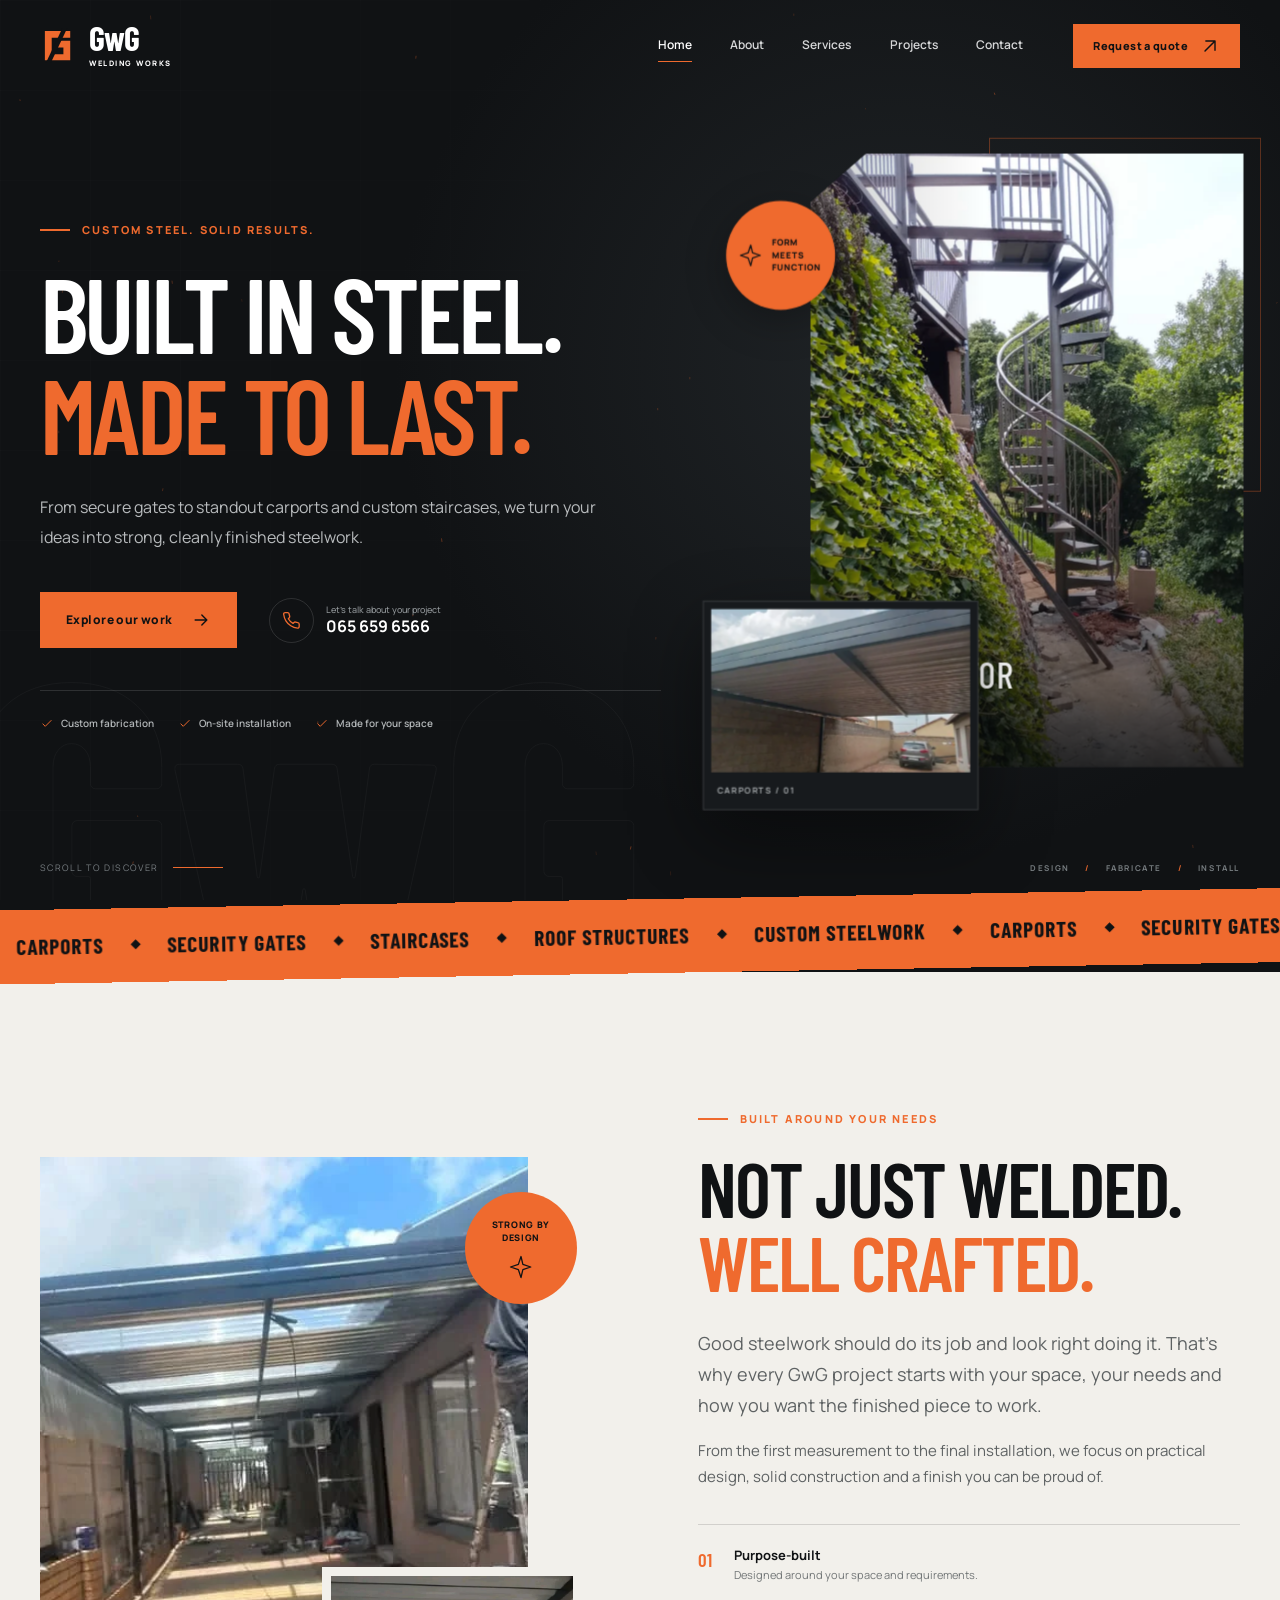
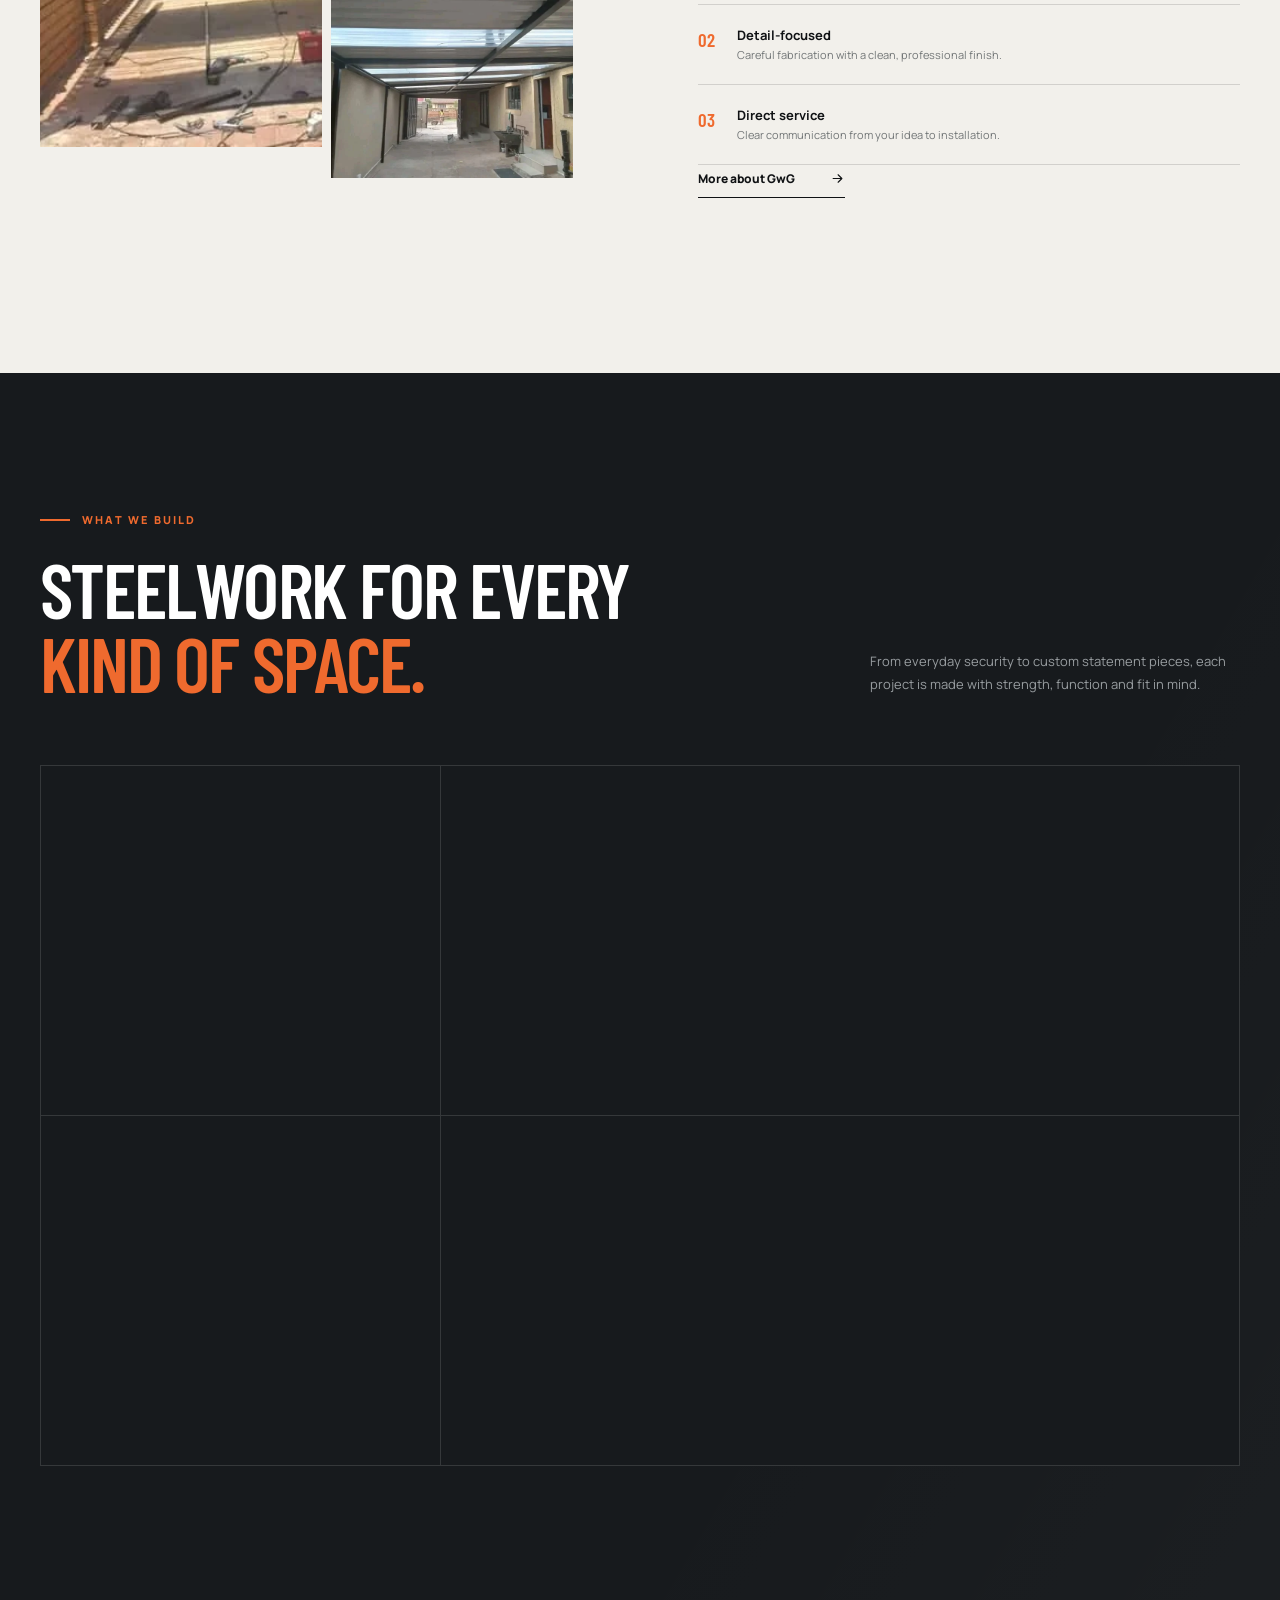
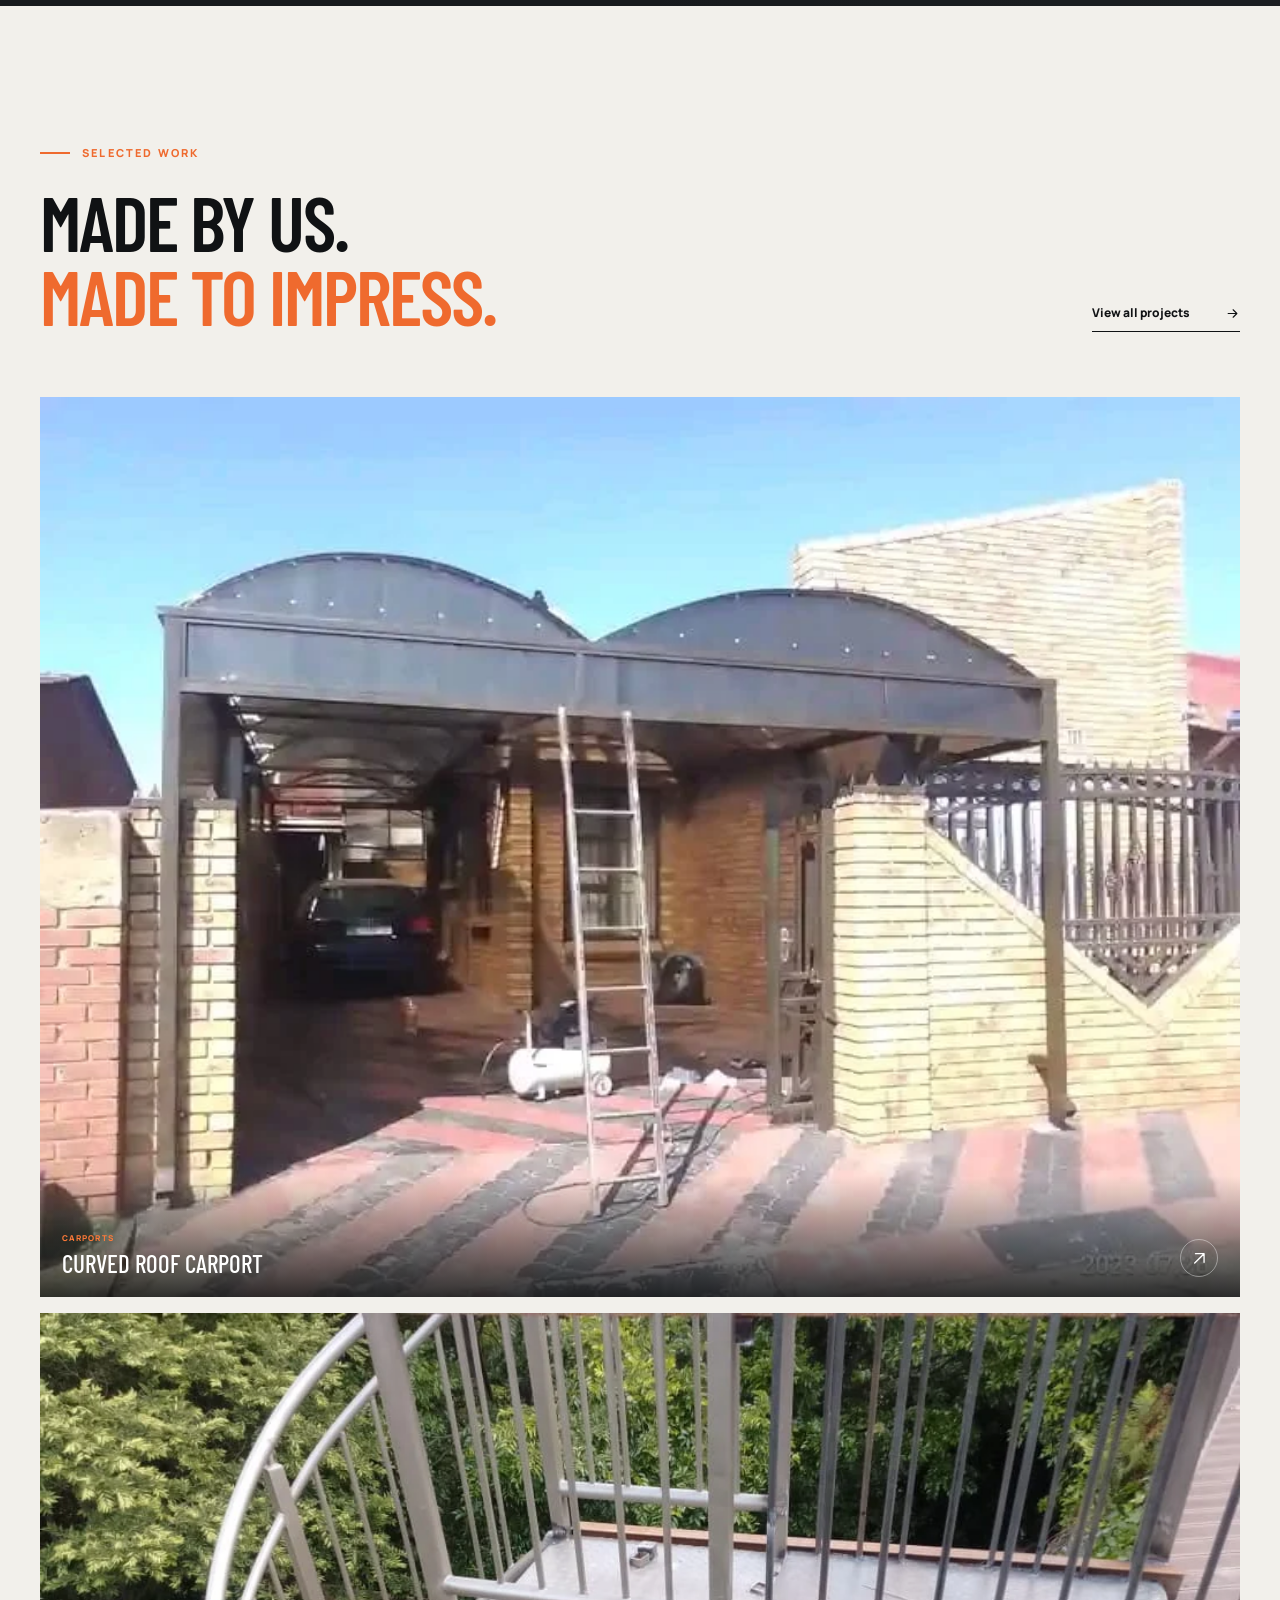
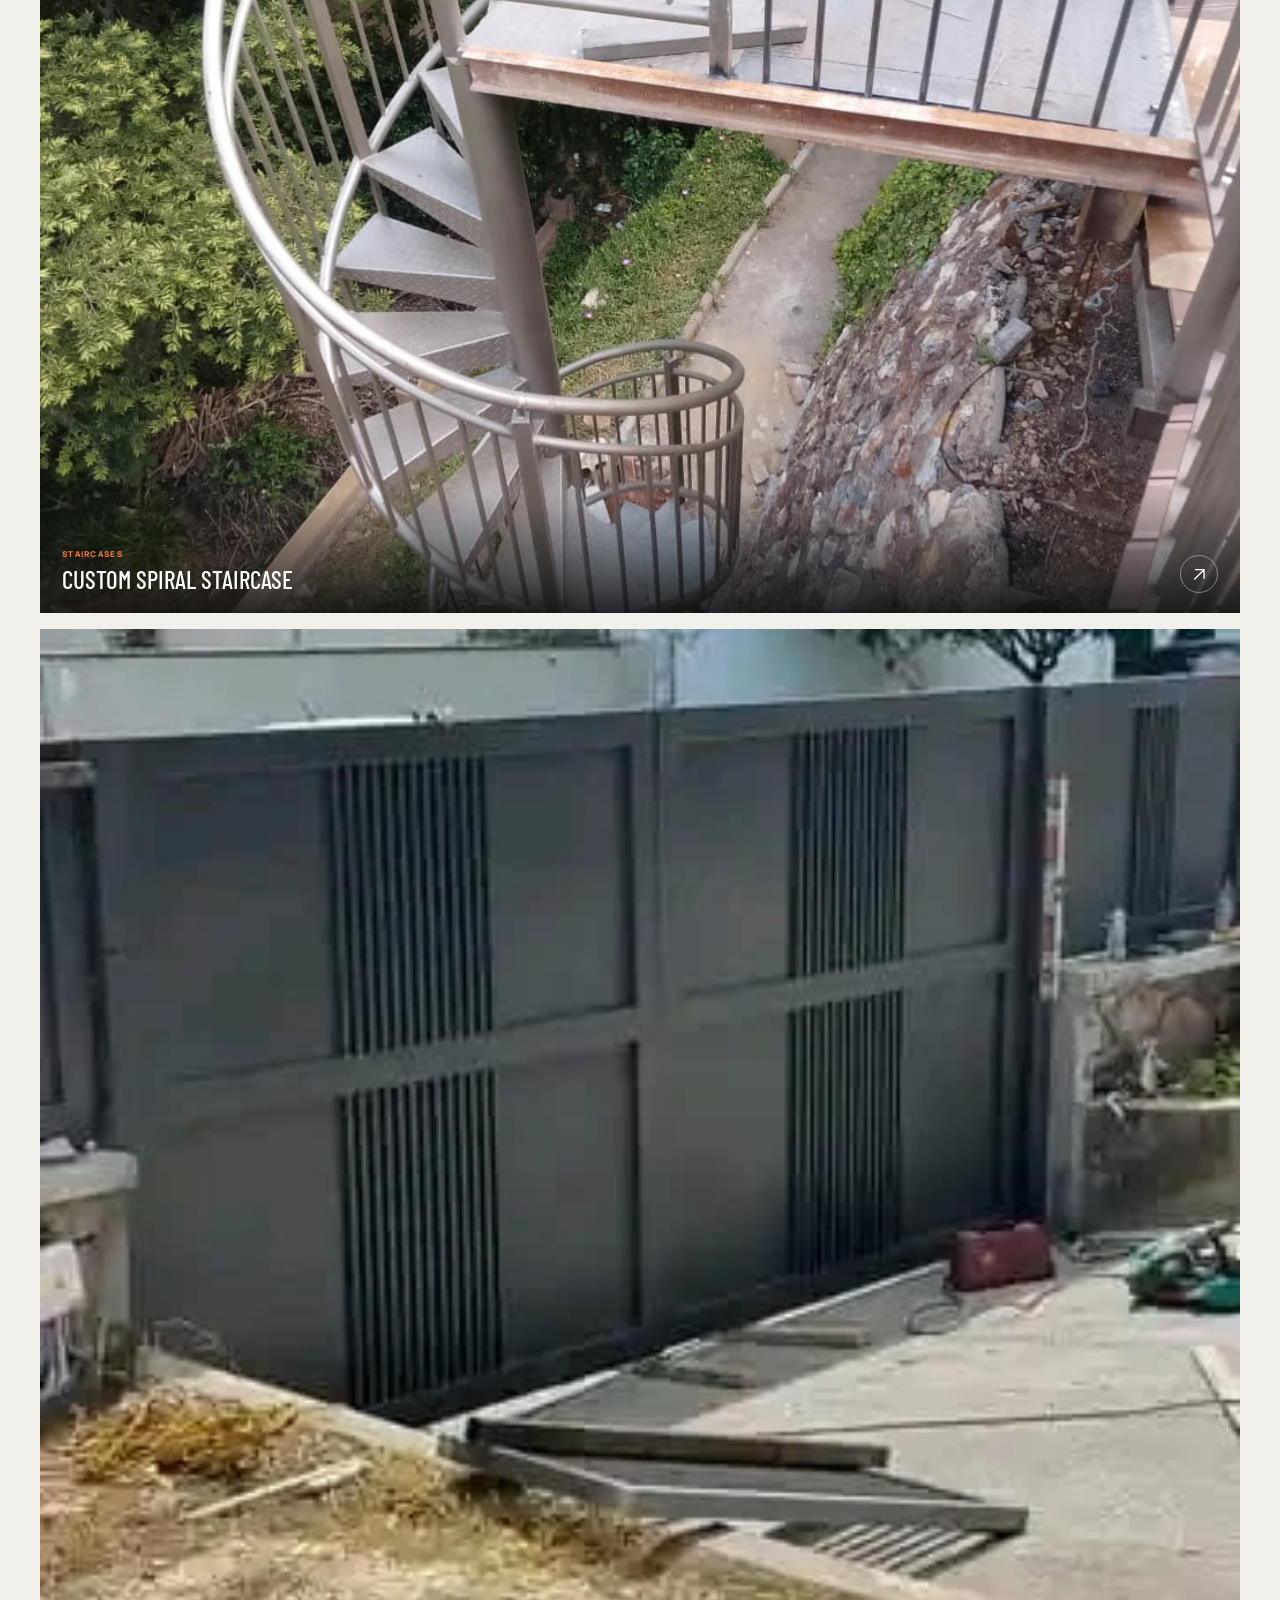
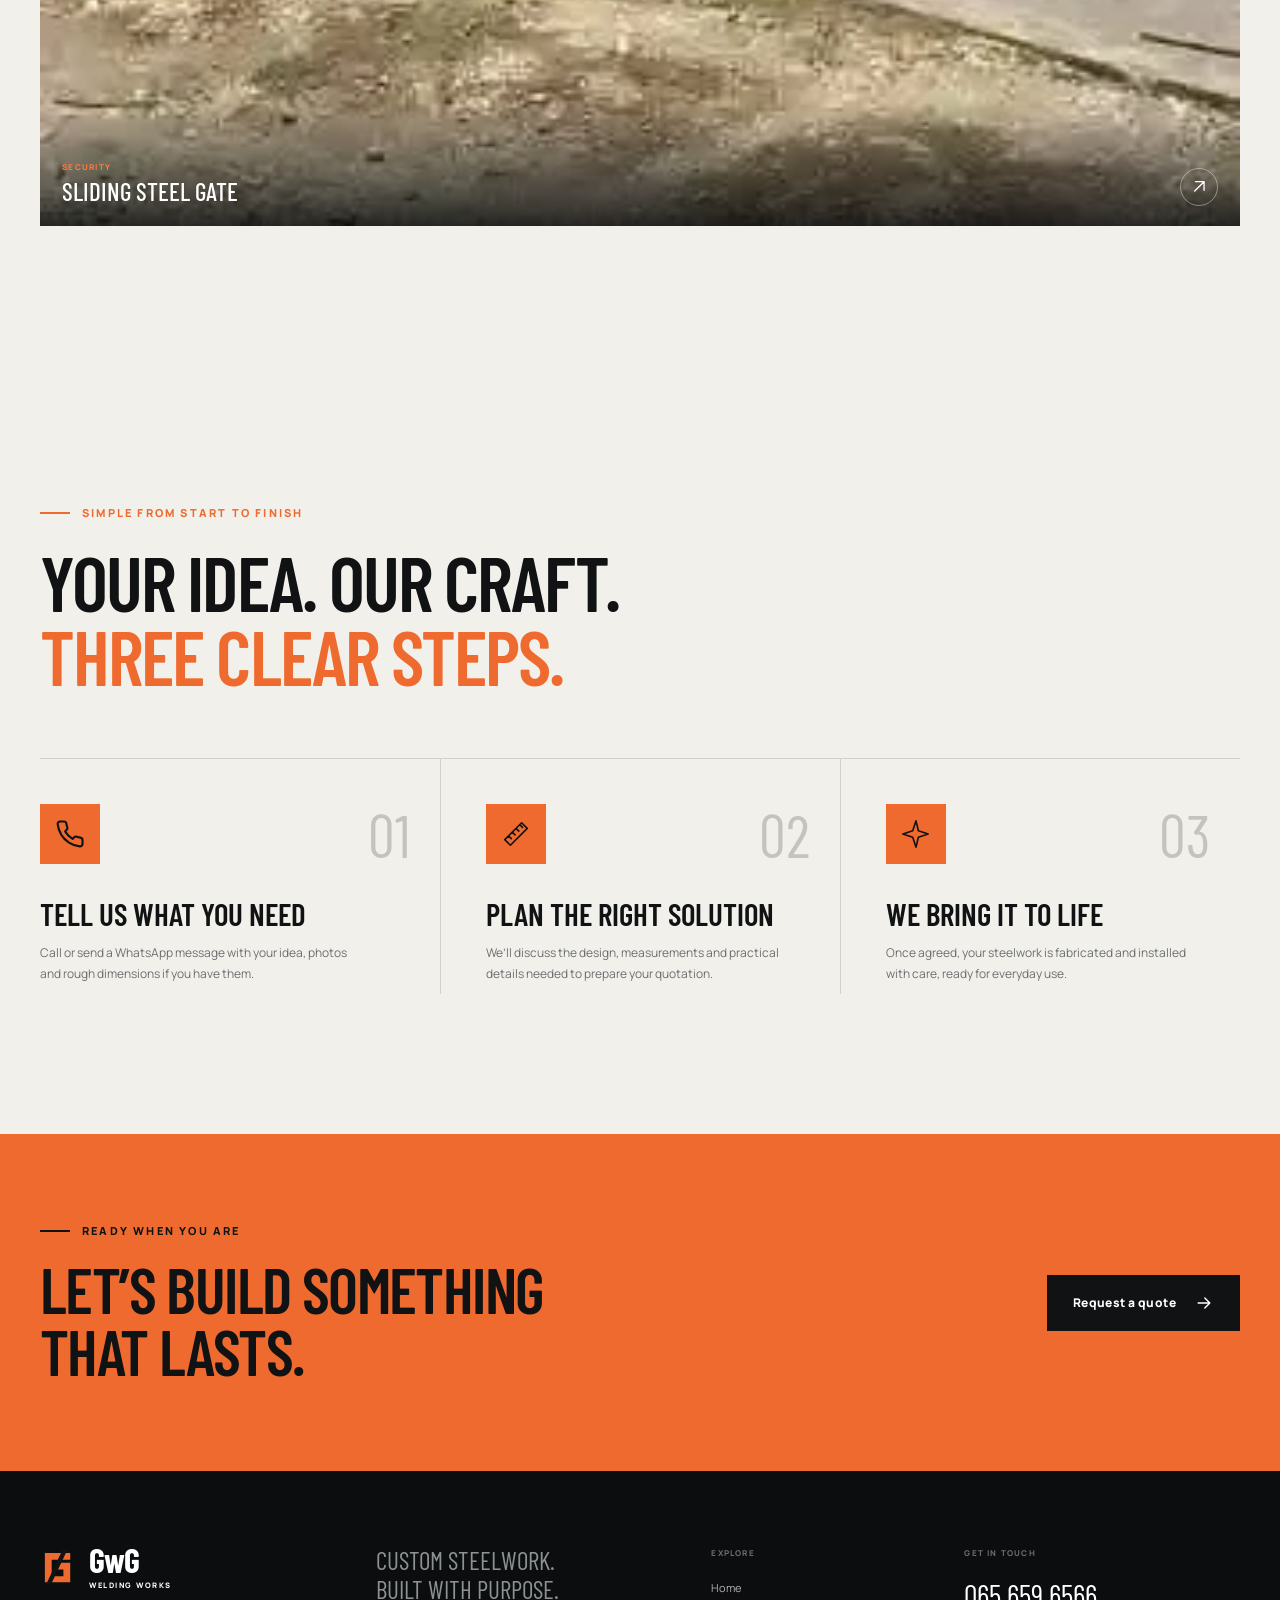
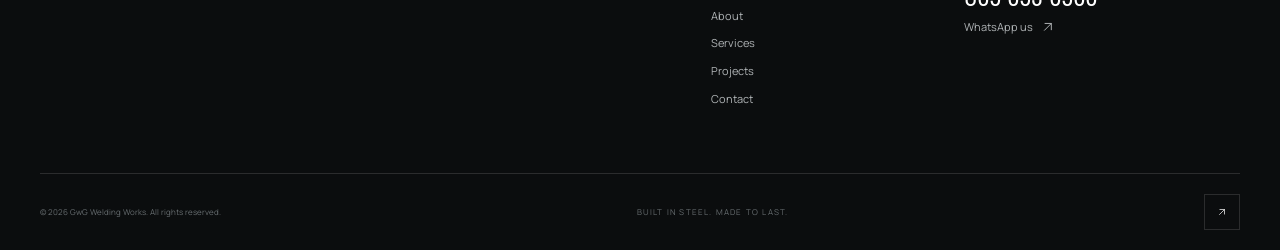
==== commit 15c3891c: "Convert website to five dedicated pages" ====
--- a/index.html
+++ b/index.html
@@ -18,20 +18,11 @@
   <link rel="stylesheet" href="styles.css">
   <script>document.documentElement.classList.add('js');</script>
   <script src="script.js" defer></script>
-  <script type="application/ld+json">
-    {
-      "@context": "https://schema.org",
-      "@type": "LocalBusiness",
-      "name": "GwG Welding Works",
-      "description": "Custom welding and steel fabrication for carports, gates, staircases and steel structures.",
-      "telephone": "+27656596566"
-    }
-  </script>
+  <script type="application/ld+json">{"@context":"https://schema.org","@type":"LocalBusiness","name":"GwG Welding Works","description":"Custom welding and steel fabrication for carports, gates, staircases and steel structures.","telephone":"+27656596566"}</script>
 </head>
 <body>
   <a class="skip-link" href="#main-content">Skip to main content</a>
   <div class="scroll-progress" aria-hidden="true"><span></span></div>
-
   <svg class="svg-sprite" aria-hidden="true">
     <symbol id="icon-arrow" viewBox="0 0 24 24"><path d="M5 12h14M13 6l6 6-6 6"/></symbol>
     <symbol id="icon-arrow-up" viewBox="0 0 24 24"><path d="M6 18 18 6M7 6h11v11"/></symbol>
@@ -46,341 +37,93 @@
     <symbol id="icon-ruler" viewBox="0 0 32 32"><path d="m4 22 18-18 6 6-18 18-6-6zM16 10l3 3M12 14l3 3M8 18l3 3M20 6l3 3"/></symbol>
     <symbol id="icon-spark" viewBox="0 0 32 32"><path d="m16 2 2.5 10.5L29 16l-10.5 3.5L16 30l-3.5-10.5L2 16l10.5-3.5L16 2z"/></symbol>
     <symbol id="icon-expand" viewBox="0 0 24 24"><path d="M8 3H3v5M16 3h5v5M8 21H3v-5M16 21h5v-5"/></symbol>
-    <symbol id="icon-close" viewBox="0 0 24 24"><path d="m6 6 12 12M18 6 6 18"/></symbol>
-    <symbol id="icon-chevron" viewBox="0 0 24 24"><path d="m9 5 7 7-7 7"/></symbol>
     <symbol id="icon-check" viewBox="0 0 24 24"><path d="m5 12 4 4L19 6"/></symbol>
   </svg>
 
   <header class="site-header" data-header>
     <div class="container header-inner">
-      <a class="brand" href="#home" aria-label="GwG Welding Works home">
-        <span class="brand-mark" aria-hidden="true">
-          <svg viewBox="0 0 40 40"><path d="M5 5h26v7H12v17h12v-7h-6v-7h13v20H5V5z"/><path class="brand-mark-cut" d="m23 2 5 0-17 36h-5L23 2z"/></svg>
-        </span>
-        <span class="brand-copy"><strong>GwG</strong><small>WELDING WORKS</small></span>
-      </a>
-
+      <a class="brand" href="index.html" aria-label="GwG Welding Works home"><span class="brand-mark" aria-hidden="true"><svg viewBox="0 0 40 40"><path d="M5 5h26v7H12v17h12v-7h-6v-7h13v20H5V5z"/><path class="brand-mark-cut" d="m23 2 5 0-17 36h-5L23 2z"/></svg></span><span class="brand-copy"><strong>GwG</strong><small>WELDING WORKS</small></span></a>
       <nav class="desktop-nav" aria-label="Main navigation">
-        <a href="#services">Services</a>
-        <a href="#projects">Projects</a>
-        <a href="#why-us">Why us</a>
-        <a href="#contact">Contact</a>
+        <a href="index.html" class="active" aria-current="page">Home</a><a href="about.html">About</a><a href="services.html">Services</a><a href="projects.html">Projects</a><a href="contact.html">Contact</a>
       </nav>
-
-      <a class="button button-small header-cta" href="#contact">Request a quote <svg><use href="#icon-arrow-up"/></svg></a>
-      <button class="menu-toggle" type="button" aria-label="Open menu" aria-controls="mobile-menu" aria-expanded="false">
-        <span></span><span></span>
-      </button>
+      <a class="button button-small header-cta" href="contact.html">Request a quote <svg><use href="#icon-arrow-up"/></svg></a>
+      <button class="menu-toggle" type="button" aria-label="Open menu" aria-controls="mobile-menu" aria-expanded="false"><span></span><span></span></button>
     </div>
-
-    <nav class="mobile-menu" id="mobile-menu" aria-label="Mobile navigation">
-      <div class="mobile-menu-inner">
-        <a href="#services"><span>01</span> Services</a>
-        <a href="#projects"><span>02</span> Projects</a>
-        <a href="#why-us"><span>03</span> Why us</a>
-        <a href="#contact"><span>04</span> Contact</a>
-        <a class="button" href="tel:+27656596566"><svg><use href="#icon-phone"/></svg> 065 659 6566</a>
-      </div>
-    </nav>
+    <nav class="mobile-menu" id="mobile-menu" aria-label="Mobile navigation"><div class="mobile-menu-inner">
+      <a href="index.html" aria-current="page"><span>01</span> Home</a><a href="about.html"><span>02</span> About</a><a href="services.html"><span>03</span> Services</a><a href="projects.html"><span>04</span> Projects</a><a href="contact.html"><span>05</span> Contact</a>
+      <a class="button" href="tel:+27656596566"><svg><use href="#icon-phone"/></svg> 065 659 6566</a>
+    </div></nav>
   </header>
 
   <main id="main-content">
     <section class="hero" id="home">
-      <canvas id="spark-canvas" aria-hidden="true"></canvas>
-      <div class="hero-grid" aria-hidden="true"></div>
+      <canvas id="spark-canvas" aria-hidden="true"></canvas><div class="hero-grid" aria-hidden="true"></div>
       <div class="container hero-layout">
         <div class="hero-content">
           <p class="eyebrow hero-eyebrow"><span></span> CUSTOM STEEL. SOLID RESULTS.</p>
           <h1>Built in steel.<br><span>Made to last.</span></h1>
           <p class="hero-intro">From secure gates to standout carports and custom staircases, we turn your ideas into strong, cleanly finished steelwork.</p>
           <div class="hero-actions">
-            <a class="button" href="#projects">Explore our work <svg><use href="#icon-arrow"/></svg></a>
+            <a class="button" href="projects.html">Explore our work <svg><use href="#icon-arrow"/></svg></a>
             <a class="text-link" href="tel:+27656596566"><span class="link-icon"><svg><use href="#icon-phone"/></svg></span><span><small>Let’s talk about your project</small>065 659 6566</span></a>
           </div>
-          <ul class="hero-features" aria-label="What we offer">
-            <li><svg><use href="#icon-check"/></svg> Custom fabrication</li>
-            <li><svg><use href="#icon-check"/></svg> On-site installation</li>
-            <li><svg><use href="#icon-check"/></svg> Made for your space</li>
-          </ul>
+          <ul class="hero-features" aria-label="What we offer"><li><svg><use href="#icon-check"/></svg> Custom fabrication</li><li><svg><use href="#icon-check"/></svg> On-site installation</li><li><svg><use href="#icon-check"/></svg> Made for your space</li></ul>
         </div>
-
-        <div class="hero-visual" data-tilt>
-          <div class="hero-visual-inner">
-            <div class="hero-image-wrap">
-              <img src="assets/images/hero-staircase.webp" width="780" height="1040" alt="Custom exterior spiral staircase fabricated by GwG Welding Works" fetchpriority="high">
-              <div class="hero-image-shade"></div>
-              <div class="hero-image-label"><span>GwG / CUSTOM STEEL</span><strong>Crafted for<br>real life.</strong></div>
-            </div>
-            <div class="hero-secondary">
-              <img src="assets/images/carport-wide.webp" width="715" height="536" alt="Neatly installed custom steel carport">
-              <span>CARPORTS / 01</span>
-            </div>
-            <div class="hero-outline" aria-hidden="true"></div>
-            <div class="hero-badge" aria-hidden="true"><svg><use href="#icon-spark"/></svg><span>FORM<br>MEETS<br>FUNCTION</span></div>
-          </div>
-        </div>
+        <div class="hero-visual" data-tilt><div class="hero-visual-inner">
+          <div class="hero-image-wrap"><img src="assets/images/hero-staircase.webp" width="780" height="1040" alt="Custom exterior spiral staircase fabricated by GwG Welding Works" fetchpriority="high"><div class="hero-image-shade"></div><div class="hero-image-label"><span>GwG / CUSTOM STEEL</span><strong>Crafted for<br>real life.</strong></div></div>
+          <div class="hero-secondary"><img src="assets/images/carport-wide.webp" width="715" height="536" alt="Neatly installed custom steel carport"><span>CARPORTS / 01</span></div>
+          <div class="hero-outline" aria-hidden="true"></div><div class="hero-badge" aria-hidden="true"><svg><use href="#icon-spark"/></svg><span>FORM<br>MEETS<br>FUNCTION</span></div>
+        </div></div>
       </div>
-      <div class="container hero-bottom">
-        <a class="scroll-cue" href="#about"><span>Scroll to discover</span><i></i></a>
-        <p>DESIGN <b>/</b> FABRICATE <b>/</b> INSTALL</p>
-      </div>
+      <div class="container hero-bottom"><a class="scroll-cue" href="#about"><span>Scroll to discover</span><i></i></a><p>DESIGN <b>/</b> FABRICATE <b>/</b> INSTALL</p></div>
     </section>
 
-    <div class="capabilities" aria-label="Our capabilities">
-      <div class="capabilities-track">
-        <span>CARPORTS</span><i></i><span>SECURITY GATES</span><i></i><span>STAIRCASES</span><i></i><span>ROOF STRUCTURES</span><i></i><span>CUSTOM STEELWORK</span><i></i>
-        <span aria-hidden="true">CARPORTS</span><i aria-hidden="true"></i><span aria-hidden="true">SECURITY GATES</span><i aria-hidden="true"></i><span aria-hidden="true">STAIRCASES</span><i aria-hidden="true"></i><span aria-hidden="true">ROOF STRUCTURES</span><i aria-hidden="true"></i><span aria-hidden="true">CUSTOM STEELWORK</span><i aria-hidden="true"></i>
+    <div class="capabilities" aria-label="Our capabilities"><div class="capabilities-track">
+      <span>CARPORTS</span><i></i><span>SECURITY GATES</span><i></i><span>STAIRCASES</span><i></i><span>ROOF STRUCTURES</span><i></i><span>CUSTOM STEELWORK</span><i></i>
+      <span aria-hidden="true">CARPORTS</span><i aria-hidden="true"></i><span aria-hidden="true">SECURITY GATES</span><i aria-hidden="true"></i><span aria-hidden="true">STAIRCASES</span><i aria-hidden="true"></i><span aria-hidden="true">ROOF STRUCTURES</span><i aria-hidden="true"></i><span aria-hidden="true">CUSTOM STEELWORK</span><i aria-hidden="true"></i>
+    </div></div>
+
+    <section class="about section" id="about"><div class="container about-grid">
+      <div class="about-images reveal"><figure class="about-main-image image-reveal"><img src="assets/images/carport-structure.webp" width="715" height="536" alt="GwG steel carport being installed on site" loading="lazy"></figure><figure class="about-detail-image"><img src="assets/images/carport-roof.webp" width="715" height="536" alt="Detailed view of a finished steel carport roof" loading="lazy"></figure><div class="about-stamp"><span>STRONG BY DESIGN</span><svg><use href="#icon-spark"/></svg></div></div>
+      <div class="about-content reveal"><p class="eyebrow"><span></span> BUILT AROUND YOUR NEEDS</p><h2>Not just welded.<br><em>Well crafted.</em></h2><p class="section-intro">Good steelwork should do its job and look right doing it. That’s why every GwG project starts with your space, your needs and how you want the finished piece to work.</p><p>From the first measurement to the final installation, we focus on practical design, solid construction and a finish you can be proud of.</p>
+        <div class="about-points"><div><strong>01</strong><span><b>Purpose-built</b><small>Designed around your space and requirements.</small></span></div><div><strong>02</strong><span><b>Detail-focused</b><small>Careful fabrication with a clean, professional finish.</small></span></div><div><strong>03</strong><span><b>Direct service</b><small>Clear communication from your idea to installation.</small></span></div>
+        <a class="underlined-link" href="about.html">More about GwG <svg><use href="#icon-arrow"/></svg></a>
       </div>
-    </div>
+    </div></section>
 
-    <section class="about section" id="about">
-      <div class="container about-grid">
-        <div class="about-images reveal">
-          <figure class="about-main-image image-reveal">
-            <img src="assets/images/carport-structure.webp" width="715" height="536" alt="GwG steel carport being installed on site" loading="lazy">
-          </figure>
-          <figure class="about-detail-image">
-            <img src="assets/images/carport-roof.webp" width="715" height="536" alt="Detailed view of a finished steel carport roof" loading="lazy">
-          </figure>
-          <div class="about-stamp"><span>STRONG BY DESIGN</span><svg><use href="#icon-spark"/></svg></div>
-        </div>
-        <div class="about-content reveal">
-          <p class="eyebrow"><span></span> BUILT AROUND YOUR NEEDS</p>
-          <h2>Not just welded.<br><em>Well crafted.</em></h2>
-          <p class="section-intro">Good steelwork should do its job and look right doing it. That’s why every GwG project starts with your space, your needs and how you want the finished piece to work.</p>
-          <p>From the first measurement to the final installation, we focus on practical design, solid construction and a finish you can be proud of.</p>
-          <div class="about-points">
-            <div><strong>01</strong><span><b>Purpose-built</b><small>Designed around your space and requirements.</small></span></div>
-            <div><strong>02</strong><span><b>Detail-focused</b><small>Careful fabrication with a clean, professional finish.</small></span></div>
-            <div><strong>03</strong><span><b>Direct service</b><small>Clear communication from your idea to installation.</small></span></div>
-          </div>
-          <a class="underlined-link" href="#contact">Discuss your project <svg><use href="#icon-arrow"/></svg></a>
-        </div>
+    <section class="services section" id="services"><div class="container">
+      <div class="section-heading reveal"><div><p class="eyebrow"><span></span> WHAT WE BUILD</p><h2>Steelwork for every<br><em>kind of space.</em></h2></div><p>From everyday security to custom statement pieces, each project is made with strength, function and fit in mind.</p></div>
+      <div class="services-grid">
+        <article class="service-card reveal" data-tilt-card><div class="service-top"><span>01</span><svg class="service-icon"><use href="#icon-carport"/></svg></div><h3>Carports & Awnings</h3><p>Protect your vehicles and outdoor areas with steel structures designed to suit your property.</p><a href="contact.html?service=Carport%20or%20awning">Request this service <svg><use href="#icon-arrow-up"/></svg></a></article>
+        <article class="service-card reveal" data-tilt-card><div class="service-top"><span>02</span><svg class="service-icon"><use href="#icon-gate"/></svg></div><h3>Gates & Security</h3><p>Driveway gates, pedestrian gates and security solutions that combine strength with a smart finish.</p><a href="contact.html?service=Gate%20or%20security%20solution">Request this service <svg><use href="#icon-arrow-up"/></svg></a></article>
+        <article class="service-card reveal" data-tilt-card><div class="service-top"><span>03</span><svg class="service-icon"><use href="#icon-stairs"/></svg></div><h3>Stairs & Balustrades</h3><p>Custom staircases, spiral stairs, handrails and balustrades built for safe, everyday use.</p><a href="contact.html?service=Staircase%20or%20balustrade">Request this service <svg><use href="#icon-arrow-up"/></svg></a></article>
+        <article class="service-card reveal" data-tilt-card><div class="service-top"><span>04</span><svg class="service-icon"><use href="#icon-roof"/></svg></div><h3>Roof Structures</h3><p>Steel roof frameworks and covered areas shaped around the layout and demands of your space.</p><a href="contact.html?service=Roof%20structure">Request this service <svg><use href="#icon-arrow-up"/></svg></a></article>
+        <article class="service-card reveal" data-tilt-card><div class="service-top"><span>05</span><svg class="service-icon"><use href="#icon-shield"/></svg></div><h3>Doors & Burglar Bars</h3><p>Made-to-fit steel doors, security doors and burglar bars for an added layer of protection.</p><a href="contact.html?service=Steel%20door%20or%20burglar%20bars">Request this service <svg><use href="#icon-arrow-up"/></svg></a></article>
+        <article class="service-card reveal" data-tilt-card><div class="service-top"><span>06</span><svg class="service-icon"><use href="#icon-custom"/></svg></div><h3>Custom Steelwork</h3><p>Have something different in mind? Let’s turn your custom steel idea into a practical reality.</p><a href="contact.html?service=Custom%20steelwork">Request this service <svg><use href="#icon-arrow-up"/></svg></a></article>
       </div>
-    </section>
+    </div></section>
 
-    <section class="services section" id="services">
-      <div class="container">
-        <div class="section-heading reveal">
-          <div><p class="eyebrow"><span></span> WHAT WE BUILD</p><h2>Steelwork for every<br><em>kind of space.</em></h2></div>
-          <p>From everyday security to custom statement pieces, each project is made with strength, function and fit in mind.</p>
-        </div>
-        <div class="services-grid">
-          <article class="service-card reveal" data-tilt-card>
-            <div class="service-top"><span>01</span><svg class="service-icon"><use href="#icon-carport"/></svg></div>
-            <h3>Carports & Awnings</h3><p>Protect your vehicles and outdoor areas with steel structures designed to suit your property.</p>
-            <a href="#contact" data-service="Carport or awning">Request this service <svg><use href="#icon-arrow-up"/></svg></a>
-          </article>
-          <article class="service-card reveal" data-tilt-card>
-            <div class="service-top"><span>02</span><svg class="service-icon"><use href="#icon-gate"/></svg></div>
-            <h3>Gates & Security</h3><p>Driveway gates, pedestrian gates and security solutions that combine strength with a smart finish.</p>
-            <a href="#contact" data-service="Gate or security solution">Request this service <svg><use href="#icon-arrow-up"/></svg></a>
-          </article>
-          <article class="service-card reveal" data-tilt-card>
-            <div class="service-top"><span>03</span><svg class="service-icon"><use href="#icon-stairs"/></svg></div>
-            <h3>Stairs & Balustrades</h3><p>Custom staircases, spiral stairs, handrails and balustrades built for safe, everyday use.</p>
-            <a href="#contact" data-service="Staircase or balustrade">Request this service <svg><use href="#icon-arrow-up"/></svg></a>
-          </article>
-          <article class="service-card reveal" data-tilt-card>
-            <div class="service-top"><span>04</span><svg class="service-icon"><use href="#icon-roof"/></svg></div>
-            <h3>Roof Structures</h3><p>Steel roof frameworks and covered areas shaped around the layout and demands of your space.</p>
-            <a href="#contact" data-service="Roof structure">Request this service <svg><use href="#icon-arrow-up"/></svg></a>
-          </article>
-          <article class="service-card reveal" data-tilt-card>
-            <div class="service-top"><span>05</span><svg class="service-icon"><use href="#icon-shield"/></svg></div>
-            <h3>Doors & Burglar Bars</h3><p>Made-to-fit steel doors, security doors and burglar bars for an added layer of protection.</p>
-            <a href="#contact" data-service="Steel door or burglar bars">Request this service <svg><use href="#icon-arrow-up"/></svg></a>
-          </article>
-          <article class="service-card reveal" data-tilt-card>
-            <div class="service-top"><span>06</span><svg class="service-icon"><use href="#icon-custom"/></svg></div>
-            <h3>Custom Steelwork</h3><p>Have something different in mind? Let’s turn your custom steel idea into a practical reality.</p>
-            <a href="#contact" data-service="Custom steelwork">Request this service <svg><use href="#icon-arrow-up"/></svg></a>
-          </article>
-        </div>
+    <section class="home-projects section"><div class="container">
+      <div class="section-heading reveal"><div><p class="eyebrow"><span></span> SELECTED WORK</p><h2>Made by us.<br><em>Made to impress.</em></h2></div><a class="underlined-link" href="projects.html">View all projects <svg><use href="#icon-arrow"/></svg></a></div>
+      <div class="home-project-grid">
+        <a class="project-card reveal" href="projects.html"><img src="assets/images/curved-carport.webp" width="720" height="540" alt="Large curved roof carport installed at a home" loading="lazy"><span class="project-overlay"><span><small>CARPORTS</small><strong>Curved roof carport</strong></span><i><svg><use href="#icon-arrow-up"/></svg></i></span></a>
+        <a class="project-card reveal" href="projects.html"><img src="assets/images/spiral-staircase.webp" width="1040" height="780" alt="Custom metal spiral staircase and landing" loading="lazy"><span class="project-overlay"><span><small>STAIRCASES</small><strong>Custom spiral staircase</strong></span><i><svg><use href="#icon-arrow-up"/></svg></i></span></a>
+        <a class="project-card reveal" href="projects.html"><img src="assets/images/steel-gate.webp" width="335" height="334" alt="Dark sliding steel driveway gate" loading="lazy"><span class="project-overlay"><span><small>SECURITY</small><strong>Sliding steel gate</strong></span><i><svg><use href="#icon-arrow-up"/></svg></i></span></a>
       </div>
-    </section>
+    </div></section>
 
-    <section class="projects section" id="projects">
-      <div class="container">
-        <div class="section-heading projects-heading reveal">
-          <div><p class="eyebrow"><span></span> SELECTED WORK</p><h2>Real projects.<br><em>Solid workmanship.</em></h2></div>
-          <p>A closer look at the steelwork we’ve brought to life. Select a project to view it in full.</p>
-        </div>
-        <div class="project-filters reveal" role="group" aria-label="Filter projects">
-          <button type="button" class="active" data-filter="all" aria-pressed="true">All work</button>
-          <button type="button" data-filter="carports" aria-pressed="false">Carports</button>
-          <button type="button" data-filter="security" aria-pressed="false">Security</button>
-          <button type="button" data-filter="stairs" aria-pressed="false">Staircases</button>
-          <button type="button" data-filter="custom" aria-pressed="false">Custom</button>
-        </div>
-        <div class="project-grid">
-          <button class="project-card project-large reveal" type="button" data-category="carports" data-title="Curved roof carport" data-image="assets/images/curved-carport.webp">
-            <img src="assets/images/curved-carport.webp" width="720" height="540" alt="Large curved roof carport installed at a home" loading="lazy">
-            <span class="project-overlay"><span><small>CARPORTS</small><strong>Curved roof carport</strong></span><i><svg><use href="#icon-expand"/></svg></i></span>
-          </button>
-          <button class="project-card project-tall reveal" type="button" data-category="stairs" data-title="Custom spiral staircase" data-image="assets/images/spiral-staircase.webp">
-            <img src="assets/images/spiral-staircase.webp" width="1040" height="780" alt="Custom metal spiral staircase and landing" loading="lazy">
-            <span class="project-overlay"><span><small>STAIRCASES</small><strong>Custom spiral staircase</strong></span><i><svg><use href="#icon-expand"/></svg></i></span>
-          </button>
-          <button class="project-card reveal" type="button" data-category="security" data-title="Sliding steel gate" data-image="assets/images/steel-gate.webp">
-            <img src="assets/images/steel-gate.webp" width="335" height="334" alt="Dark sliding steel driveway gate" loading="lazy">
-            <span class="project-overlay"><span><small>SECURITY</small><strong>Sliding steel gate</strong></span><i><svg><use href="#icon-expand"/></svg></i></span>
-          </button>
-          <button class="project-card reveal" type="button" data-category="custom" data-title="Steel roof framework" data-image="assets/images/steel-roof.webp">
-            <img src="assets/images/steel-roof.webp" width="1600" height="1200" alt="Steel roof framework under construction" loading="lazy">
-            <span class="project-overlay"><span><small>STRUCTURES</small><strong>Steel roof framework</strong></span><i><svg><use href="#icon-expand"/></svg></i></span>
-          </button>
-          <button class="project-card project-wide reveal" type="button" data-category="carports" data-title="Long-span carport" data-image="assets/images/carport-driveway.webp">
-            <img src="assets/images/carport-driveway.webp" width="715" height="536" alt="Long steel carport alongside a residential driveway" loading="lazy">
-            <span class="project-overlay"><span><small>CARPORTS</small><strong>Long-span carport</strong></span><i><svg><use href="#icon-expand"/></svg></i></span>
-          </button>
-          <button class="project-card reveal" type="button" data-category="security" data-title="Modern steel security door" data-image="assets/images/security-door.webp">
-            <img src="assets/images/security-door.webp" width="335" height="395" alt="Modern dark steel security door with long handle" loading="lazy">
-            <span class="project-overlay"><span><small>SECURITY</small><strong>Modern security door</strong></span><i><svg><use href="#icon-expand"/></svg></i></span>
-          </button>
-          <button class="project-card reveal" type="button" data-category="custom" data-title="Custom steel furniture" data-image="assets/images/custom-chair.webp">
-            <img src="assets/images/custom-chair.webp" width="335" height="419" alt="Custom chair with black steel frame and timber detail" loading="lazy">
-            <span class="project-overlay"><span><small>CUSTOM</small><strong>Custom steel furniture</strong></span><i><svg><use href="#icon-expand"/></svg></i></span>
-          </button>
-          <button class="project-card project-wide reveal" type="button" data-category="custom" data-title="Garden steel frames" data-image="assets/images/garden-frames.webp">
-            <img src="assets/images/garden-frames.webp" width="335" height="251" alt="Multiple custom steel frames laid out in a garden" loading="lazy">
-            <span class="project-overlay"><span><small>CUSTOM</small><strong>Garden steel frames</strong></span><i><svg><use href="#icon-expand"/></svg></i></span>
-          </button>
-          <button class="project-card reveal" type="button" data-category="carports" data-title="Flat roof carport" data-image="assets/images/flat-roof-carport.webp">
-            <img src="assets/images/flat-roof-carport.webp" width="715" height="536" alt="Flat roof carport installed beside a home" loading="lazy">
-            <span class="project-overlay"><span><small>CARPORTS</small><strong>Flat roof carport</strong></span><i><svg><use href="#icon-expand"/></svg></i></span>
-          </button>
-          <button class="project-card reveal" type="button" data-category="security" data-title="Fitted steel door" data-image="assets/images/door-installation.webp">
-            <img src="assets/images/door-installation.webp" width="335" height="447" alt="Steel door fitted in an exterior wall" loading="lazy">
-            <span class="project-overlay"><span><small>SECURITY</small><strong>Fitted steel door</strong></span><i><svg><use href="#icon-expand"/></svg></i></span>
-          </button>
-          <button class="project-card reveal" type="button" data-category="stairs" data-title="Exterior staircase installation" data-image="assets/images/staircase-installation.webp">
-            <img src="assets/images/staircase-installation.webp" width="1600" height="1200" alt="Exterior staircase and balustrade being installed" loading="lazy">
-            <span class="project-overlay"><span><small>STAIRCASES</small><strong>Exterior staircase installation</strong></span><i><svg><use href="#icon-expand"/></svg></i></span>
-          </button>
-          <button class="project-card reveal" type="button" data-category="custom" data-title="Structural roof framework" data-image="assets/images/roof-framework.webp">
-            <img src="assets/images/roof-framework.webp" width="1600" height="1200" alt="Structural steel roof framework on site" loading="lazy">
-            <span class="project-overlay"><span><small>STRUCTURES</small><strong>Structural roof framework</strong></span><i><svg><use href="#icon-expand"/></svg></i></span>
-          </button>
-        </div>
-        <p class="filter-empty" hidden>No projects in this category yet.</p>
-      </div>
-    </section>
+    <section class="process section"><div class="container">
+      <div class="section-heading reveal"><div><p class="eyebrow"><span></span> SIMPLE FROM START TO FINISH</p><h2>Your idea. Our craft.<br><em>Three clear steps.</em></h2></div></div>
+      <div class="process-grid"><article class="process-step reveal"><span class="step-number">01</span><div class="step-icon"><svg><use href="#icon-phone"/></svg></div><h3>Tell us what you need</h3><p>Call or send a WhatsApp message with your idea, photos and rough dimensions if you have them.</p></article><article class="process-step reveal"><span class="step-number">02</span><div class="step-icon"><svg><use href="#icon-ruler"/></svg></div><h3>Plan the right solution</h3><p>We’ll discuss the design, measurements and practical details needed to prepare your quotation.</p></article><article class="process-step reveal"><span class="step-number">03</span><div class="step-icon"><svg><use href="#icon-spark"/></svg></div><h3>We bring it to life</h3><p>Once agreed, your steelwork is fabricated and installed with care, ready for everyday use.</p></article></div>
+    </div></section>
 
-    <section class="project-reel">
-      <div class="container reel-grid">
-        <div class="reel-content reveal">
-          <p class="eyebrow"><span></span> BEHIND THE WORK</p>
-          <h2>See the detail.<br><em>Up close.</em></h2>
-          <p>Every angle, joint and finish matters. Take a closer look at GwG workmanship in our project video.</p>
-          <a class="underlined-link" href="#contact">Start your own project <svg><use href="#icon-arrow"/></svg></a>
-        </div>
-        <div class="video-wrap reveal">
-          <video controls preload="none" playsinline poster="assets/images/curved-roof-installation.webp" aria-label="GwG Welding Works project video">
-            <source src="assets/video/gwg-projects.mp4" type="video/mp4">
-            Your browser does not support embedded video. <a href="assets/video/gwg-projects.mp4">Watch the project video</a>.
-          </video>
-          <span class="video-label">GwG / PROJECT REEL</span>
-        </div>
-      </div>
-    </section>
-
-    <section class="process section">
-      <div class="container">
-        <div class="section-heading reveal">
-          <div><p class="eyebrow"><span></span> SIMPLE FROM START TO FINISH</p><h2>Your idea. Our craft.<br><em>Three clear steps.</em></h2></div>
-        </div>
-        <div class="process-grid">
-          <article class="process-step reveal"><span class="step-number">01</span><div class="step-icon"><svg><use href="#icon-phone"/></svg></div><h3>Tell us what you need</h3><p>Call or send a WhatsApp message with your idea, photos and rough dimensions if you have them.</p></article>
-          <article class="process-step reveal"><span class="step-number">02</span><div class="step-icon"><svg><use href="#icon-ruler"/></svg></div><h3>Plan the right solution</h3><p>We’ll discuss the design, measurements and practical details needed to prepare your quotation.</p></article>
-          <article class="process-step reveal"><span class="step-number">03</span><div class="step-icon"><svg><use href="#icon-spark"/></svg></div><h3>We bring it to life</h3><p>Once agreed, your steelwork is fabricated and installed with care, ready for everyday use.</p></article>
-        </div>
-      </div>
-    </section>
-
-    <section class="why-us section" id="why-us">
-      <div class="container why-grid">
-        <div class="why-content reveal">
-          <p class="eyebrow"><span></span> THE GwG APPROACH</p>
-          <h2>Strong work.<br><em>Straightforward service.</em></h2>
-          <p>We keep the process clear and the focus where it belongs: on steelwork that fits your needs, your property and your vision.</p>
-          <a class="button" href="#contact">Let’s build something <svg><use href="#icon-arrow"/></svg></a>
-        </div>
-        <div class="values-list">
-          <article class="value reveal"><span>01</span><div><h3>Made to measure</h3><p>Designed around your actual space rather than a one-size-fits-all solution.</p></div><svg><use href="#icon-ruler"/></svg></article>
-          <article class="value reveal"><span>02</span><div><h3>Clean, careful work</h3><p>Attention to alignment, welds and the small details that shape the final result.</p></div><svg><use href="#icon-spark"/></svg></article>
-          <article class="value reveal"><span>03</span><div><h3>Practical solutions</h3><p>Steelwork that looks good, works properly and serves a clear purpose.</p></div><svg><use href="#icon-shield"/></svg></article>
-          <article class="value reveal"><span>04</span><div><h3>Direct communication</h3><p>Speak directly with us about your project, from the first idea to completion.</p></div><svg><use href="#icon-phone"/></svg></article>
-        </div>
-      </div>
-    </section>
-
-    <section class="contact section" id="contact">
-      <div class="contact-watermark" aria-hidden="true">GwG</div>
-      <div class="container contact-grid">
-        <div class="contact-content reveal">
-          <p class="eyebrow"><span></span> HAVE A PROJECT IN MIND?</p>
-          <h2>Let’s make it<br><em>real.</em></h2>
-          <p>Tell us what you want to build. Send a few details on WhatsApp and we’ll take it from there.</p>
-          <div class="contact-direct">
-            <span>Prefer to talk?</span>
-            <a href="tel:+27656596566"><svg><use href="#icon-phone"/></svg> 065 659 6566</a>
-            <small>Tap to call GwG Welding Works</small>
-          </div>
-          <a class="whatsapp-direct" href="https://wa.me/27656596566?text=Hi%20GwG%20Welding%20Works%2C%20I%27d%20like%20to%20discuss%20a%20welding%20project." target="_blank" rel="noopener"><svg><use href="#icon-whatsapp"/></svg> Chat directly on WhatsApp <svg><use href="#icon-arrow-up"/></svg></a>
-        </div>
-        <form class="quote-form reveal" id="quote-form">
-          <div class="form-heading"><span>REQUEST A QUOTE</span><small>Quick & easy via WhatsApp</small></div>
-          <div class="form-row">
-            <label>Full name<input type="text" name="name" autocomplete="name" placeholder="Your name" required maxlength="80"></label>
-            <label>Phone number<input type="tel" name="phone" autocomplete="tel" placeholder="Your contact number" maxlength="30"></label>
-          </div>
-          <div class="form-row">
-            <label>Service needed
-              <select name="service" required>
-                <option value="" disabled selected>Select a service</option>
-                <option>Carport or awning</option>
-                <option>Gate or security solution</option>
-                <option>Staircase or balustrade</option>
-                <option>Roof structure</option>
-                <option>Steel door or burglar bars</option>
-                <option>Custom steelwork</option>
-              </select>
-            </label>
-            <label>Your area<input type="text" name="area" autocomplete="address-level2" placeholder="Suburb or town" maxlength="100"></label>
-          </div>
-          <label>Tell us about the project<textarea name="message" rows="4" placeholder="What would you like us to make? Include rough sizes if you know them." required maxlength="1000"></textarea></label>
-          <button class="button button-dark" type="submit"><svg><use href="#icon-whatsapp"/></svg> Send via WhatsApp <svg><use href="#icon-arrow"/></svg></button>
-          <p class="form-note">This opens WhatsApp with your project details. No information is stored on this website.</p>
-          <p class="form-status" id="form-status" role="status" aria-live="polite"></p>
-        </form>
-      </div>
-    </section>
+    <section class="page-cta"><div class="container page-cta-inner reveal"><div><p class="eyebrow"><span></span> READY WHEN YOU ARE</p><h2>Let’s build something<br>that lasts.</h2></div><a class="button button-dark" href="contact.html">Request a quote <svg><use href="#icon-arrow"/></svg></a></div></section>
   </main>
 
-  <footer class="site-footer">
-    <div class="container footer-top">
-      <a class="brand" href="#home" aria-label="GwG Welding Works home">
-        <span class="brand-mark" aria-hidden="true"><svg viewBox="0 0 40 40"><path d="M5 5h26v7H12v17h12v-7h-6v-7h13v20H5V5z"/><path class="brand-mark-cut" d="m23 2 5 0-17 36h-5L23 2z"/></svg></span>
-        <span class="brand-copy"><strong>GwG</strong><small>WELDING WORKS</small></span>
-      </a>
-      <p>Custom steelwork.<br>Built with purpose.</p>
-      <div class="footer-nav"><span>EXPLORE</span><a href="#services">Services</a><a href="#projects">Projects</a><a href="#why-us">Why us</a><a href="#contact">Request a quote</a></div>
-      <div class="footer-contact"><span>GET IN TOUCH</span><a href="tel:+27656596566">065 659 6566</a><a href="https://wa.me/27656596566" target="_blank" rel="noopener">WhatsApp us <svg><use href="#icon-arrow-up"/></svg></a></div>
-    </div>
-    <div class="container footer-bottom"><p>© <span id="current-year"></span> GwG Welding Works. All rights reserved.</p><p>BUILT IN STEEL. MADE TO LAST.</p><a href="#home" class="back-to-top" aria-label="Back to top"><svg><use href="#icon-arrow-up"/></svg></a></div>
-  </footer>
-
-  <div class="mobile-actions" aria-label="Quick contact">
-    <a href="tel:+27656596566"><svg><use href="#icon-phone"/></svg> Call now</a>
-    <a href="https://wa.me/27656596566?text=Hi%20GwG%20Welding%20Works%2C%20I%27d%20like%20a%20quote." target="_blank" rel="noopener"><svg><use href="#icon-whatsapp"/></svg> WhatsApp</a>
-  </div>
-
-  <dialog class="lightbox" id="project-lightbox" aria-label="Project image viewer">
-    <button class="lightbox-close" type="button" aria-label="Close image viewer"><svg><use href="#icon-close"/></svg></button>
-    <button class="lightbox-nav lightbox-prev" type="button" aria-label="Previous project"><svg><use href="#icon-chevron"/></svg></button>
-    <figure><img src="" alt=""><figcaption><span></span><strong></strong></figcaption></figure>
-    <button class="lightbox-nav lightbox-next" type="button" aria-label="Next project"><svg><use href="#icon-chevron"/></svg></button>
-  </dialog>
+  <footer class="site-footer"><div class="container footer-top">
+    <a class="brand" href="index.html" aria-label="GwG Welding Works home"><span class="brand-mark" aria-hidden="true"><svg viewBox="0 0 40 40"><path d="M5 5h26v7H12v17h12v-7h-6v-7h13v20H5V5z"/><path class="brand-mark-cut" d="m23 2 5 0-17 36h-5L23 2z"/></svg></span><span class="brand-copy"><strong>GwG</strong><small>WELDING WORKS</small></span></a>
+    <p>Custom steelwork.<br>Built with purpose.</p><div class="footer-nav"><span>EXPLORE</span><a href="index.html">Home</a><a href="about.html">About</a><a href="services.html">Services</a><a href="projects.html">Projects</a><a href="contact.html">Contact</a></div><div class="footer-contact"><span>GET IN TOUCH</span><a href="tel:+27656596566">065 659 6566</a><a href="https://wa.me/27656596566" target="_blank" rel="noopener">WhatsApp us <svg><use href="#icon-arrow-up"/></svg></a></div>
+  </div><div class="container footer-bottom"><p>© <span id="current-year"></span> GwG Welding Works. All rights reserved.</p><p>BUILT IN STEEL. MADE TO LAST.</p><a href="#main-content" class="back-to-top" aria-label="Back to top"><svg><use href="#icon-arrow-up"/></svg></a></div></footer>
+  <div class="mobile-actions" aria-label="Quick contact"><a href="tel:+27656596566"><svg><use href="#icon-phone"/></svg> Call now</a><a href="https://wa.me/27656596566?text=Hi%20GwG%20Welding%20Works%2C%20I%27d%20like%20a%20quote." target="_blank" rel="noopener"><svg><use href="#icon-whatsapp"/></svg> WhatsApp</a></div>
 </body>
 </html>
--- a/styles.css
+++ b/styles.css
@@ -458,6 +458,88 @@
   .contact-direct > a { font-size: 37px; }
 }
 
+.page-hero { position: relative; min-height: 650px; display: flex; align-items: center; padding: 155px 0 90px; background: var(--ink); isolation: isolate; overflow: hidden; }
+.page-hero::before { content: ""; position: absolute; inset: 0; z-index: -1; background-image: linear-gradient(rgba(255,255,255,.035) 1px, transparent 1px), linear-gradient(90deg, rgba(255,255,255,.035) 1px, transparent 1px); background-size: 90px 90px; mask-image: linear-gradient(to right, #000, transparent 65%); }
+.page-hero-media { position: absolute; inset: 0 0 0 48%; z-index: -2; }
+.page-hero-media img { width: 100%; height: 100%; object-position: center 45%; }
+.page-hero-media::after { content: ""; position: absolute; inset: 0; background: linear-gradient(90deg, var(--ink) 0, rgba(16,18,20,.78) 20%, rgba(16,18,20,.18) 70%), linear-gradient(0deg, rgba(16,18,20,.5), transparent 50%); }
+.page-hero-media-wide img { object-position: center; }
+.page-hero-content { position: relative; animation: hero-in .8s var(--ease); }
+.breadcrumbs { display: flex; align-items: center; gap: 12px; margin-bottom: 45px; color: #8f9497; font-size: 9px; font-weight: 700; letter-spacing: .12em; text-transform: uppercase; }
+.breadcrumbs a { color: var(--orange); }
+.breadcrumbs a:hover { text-decoration: underline; }
+.page-hero-content h1 { max-width: 850px; margin: 25px 0 30px; font-size: clamp(80px, 9vw, 128px); letter-spacing: -.035em; text-transform: uppercase; }
+.page-hero-content h1 span { color: var(--orange); }
+.page-hero-content > p:last-child { max-width: 510px; color: #b1b5b7; font-size: 15px; }
+.page-hero-index { position: absolute; right: 35px; bottom: 30px; color: rgba(255,255,255,.65); font-size: 8px; font-weight: 800; letter-spacing: .18em; }
+.page-cta { padding: 90px 0; background: var(--orange); color: var(--ink); }
+.page-cta-inner { display: flex; align-items: center; justify-content: space-between; gap: 50px; }
+.page-cta .eyebrow { color: var(--ink); }
+.page-cta h2 { margin-top: 20px; font-size: clamp(50px, 5vw, 72px); }
+.page-cta .button { flex-shrink: 0; }
+.home-projects { background: var(--paper); color: var(--ink); }
+.home-projects .section-heading { align-items: flex-end; }
+.home-project-grid { display: grid; grid-template-columns: repeat(3, 1fr); gap: 16px; }
+.home-project-grid .project-card { display: block; min-height: 390px; }
+.service-banner { background: var(--orange); color: var(--ink); }
+.service-banner-inner { display: grid; grid-template-columns: repeat(3, 1fr); }
+.service-banner-inner > div { display: flex; align-items: center; justify-content: center; gap: 20px; padding: 35px; }
+.service-banner-inner > div + div { border-left: 1px solid rgba(16,18,20,.2); }
+.service-banner svg { width: 35px; height: 35px; }
+.service-banner span { display: flex; flex-direction: column; }
+.service-banner strong { font-family: var(--display); font-size: 25px; font-weight: 600; line-height: 1.1; text-transform: uppercase; }
+.service-banner small { margin-top: 4px; font-size: 9px; }
+.site-header.header-solid { background: var(--ink); border-color: var(--line); }
+.contact-page { padding-top: 190px; }
+.contact-content h1 { margin: 25px 0 30px; font-size: clamp(70px, 7vw, 96px); letter-spacing: -.025em; text-transform: uppercase; }
+.contact-content h1 em { color: var(--ink); font-style: normal; -webkit-text-stroke: 1px var(--ink); -webkit-text-fill-color: transparent; }
+.contact-content .breadcrumbs { margin-bottom: 35px; color: rgba(16,18,20,.65); }
+.contact-content .breadcrumbs a { color: var(--ink); }
+.quote-tips { padding: 110px 0; background: var(--paper); color: var(--ink); }
+.quote-tips .section-heading > p { color: #696d6e; }
+.quote-tips-grid { display: grid; grid-template-columns: repeat(3, 1fr); border-top: 1px solid var(--dark-line); border-left: 1px solid var(--dark-line); }
+.quote-tips-grid article { position: relative; min-height: 240px; padding: 30px; border-right: 1px solid var(--dark-line); border-bottom: 1px solid var(--dark-line); }
+.quote-tips-grid article > span { position: absolute; top: 25px; right: 25px; color: #b0aea8; font-family: var(--display); font-size: 22px; }
+.quote-tips-grid svg { width: 35px; height: 35px; margin-bottom: 35px; color: var(--orange); }
+.quote-tips-grid h3 { margin-bottom: 12px; font-size: 30px; text-transform: uppercase; }
+.quote-tips-grid p { color: #6b6f70; font-size: 12px; }
+
+@media (max-width: 900px) {
+  .page-hero { min-height: 580px; }
+  .page-hero-media { left: 40%; }
+  .page-hero-content h1 { font-size: clamp(70px, 11vw, 100px); }
+  .page-cta-inner { align-items: flex-start; flex-direction: column; gap: 30px; }
+  .home-project-grid .project-card { min-height: 310px; }
+  .service-banner-inner > div { padding: 28px 18px; }
+  .service-banner strong { font-size: 22px; }
+  .contact-page { padding-top: 160px; }
+}
+
+@media (max-width: 640px) {
+  .page-hero { min-height: 650px; align-items: flex-end; padding: 130px 0 75px; }
+  .page-hero::after { content: ""; position: absolute; inset: 0; z-index: -1; background: linear-gradient(0deg, var(--ink) 15%, rgba(16,18,20,.75) 55%, rgba(16,18,20,.25)); }
+  .page-hero-media { inset: 0; z-index: -2; }
+  .page-hero-media::after { background: rgba(16,18,20,.25); }
+  .page-hero-content h1 { margin: 20px 0 25px; font-size: clamp(60px, 18vw, 78px); }
+  .page-hero-content > p:last-child { font-size: 13px; }
+  .breadcrumbs { margin-bottom: 30px; }
+  .page-hero-index { right: 20px; bottom: 20px; }
+  .page-cta { padding: 70px 0; }
+  .page-cta h2 { font-size: 49px; }
+  .page-cta .button { width: 100%; }
+  .home-projects .section-heading { align-items: flex-start; }
+  .home-project-grid { grid-template-columns: 1fr; }
+  .home-project-grid .project-card { min-height: 330px; }
+  .service-banner-inner { grid-template-columns: 1fr; }
+  .service-banner-inner > div { justify-content: flex-start; padding: 24px 10px; }
+  .service-banner-inner > div + div { border-left: 0; border-top: 1px solid rgba(16,18,20,.2); }
+  .contact-page { padding-top: 135px; }
+  .contact-content h1 { margin: 20px 0 25px; font-size: 78px; }
+  .quote-tips { padding: 80px 0; }
+  .quote-tips-grid { grid-template-columns: 1fr; }
+  .quote-tips-grid article { min-height: 220px; }
+}
+
 @media (prefers-reduced-motion: reduce) {
   html { scroll-behavior: auto; }
   *, *::before, *::after { animation-duration: .01ms !important; animation-iteration-count: 1 !important; transition-duration: .01ms !important; }
